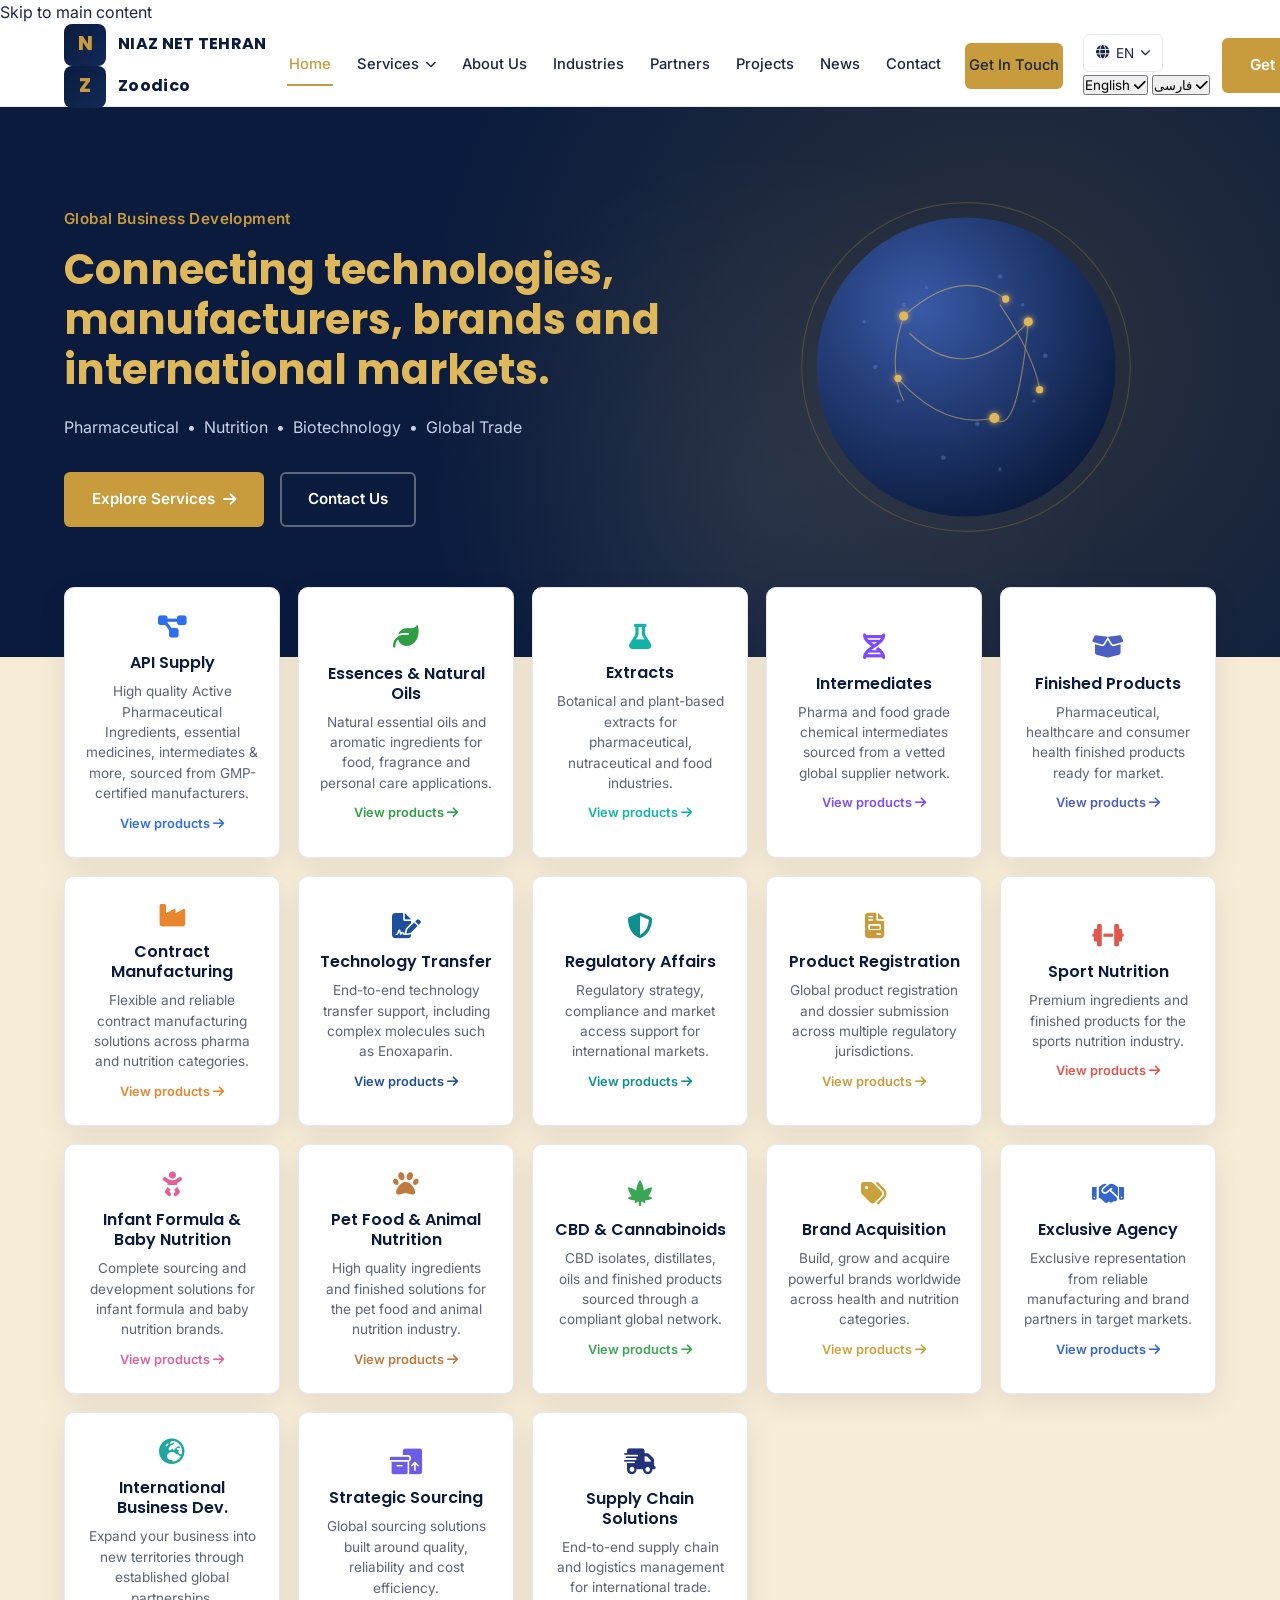
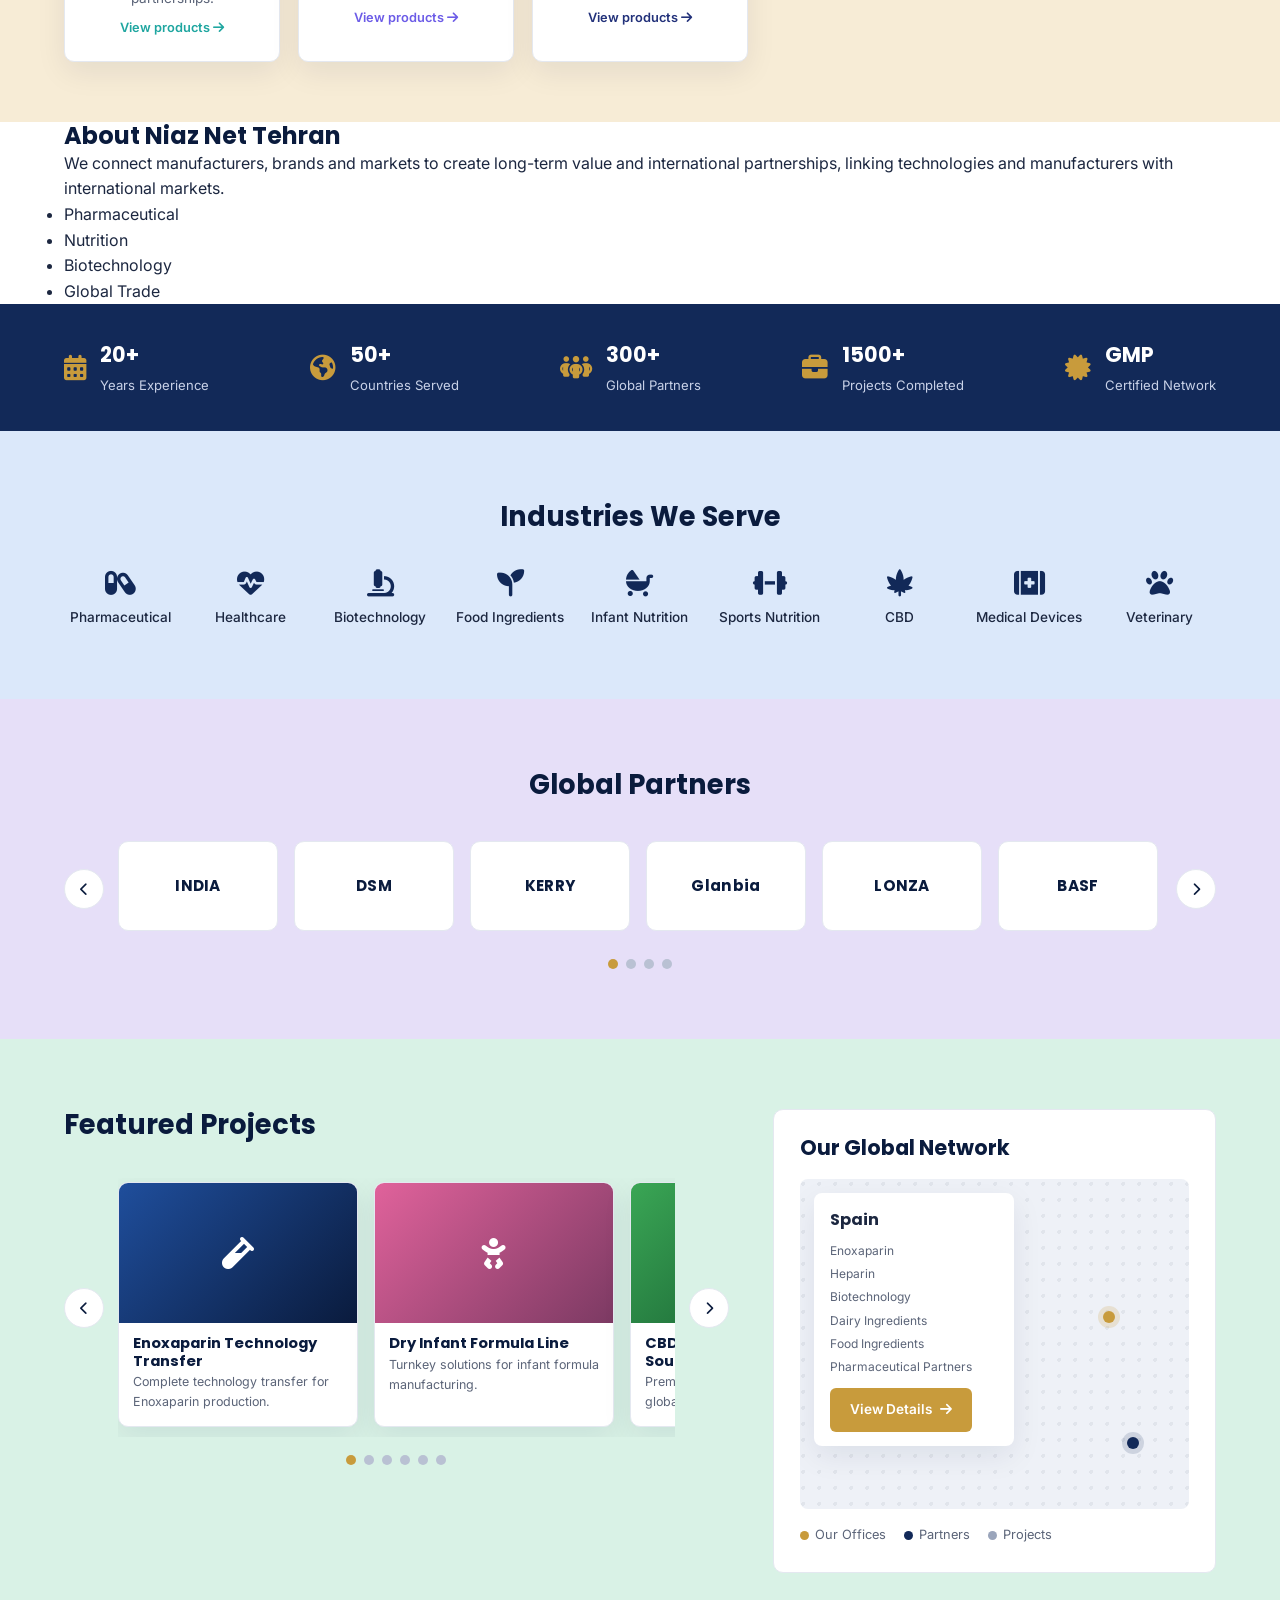
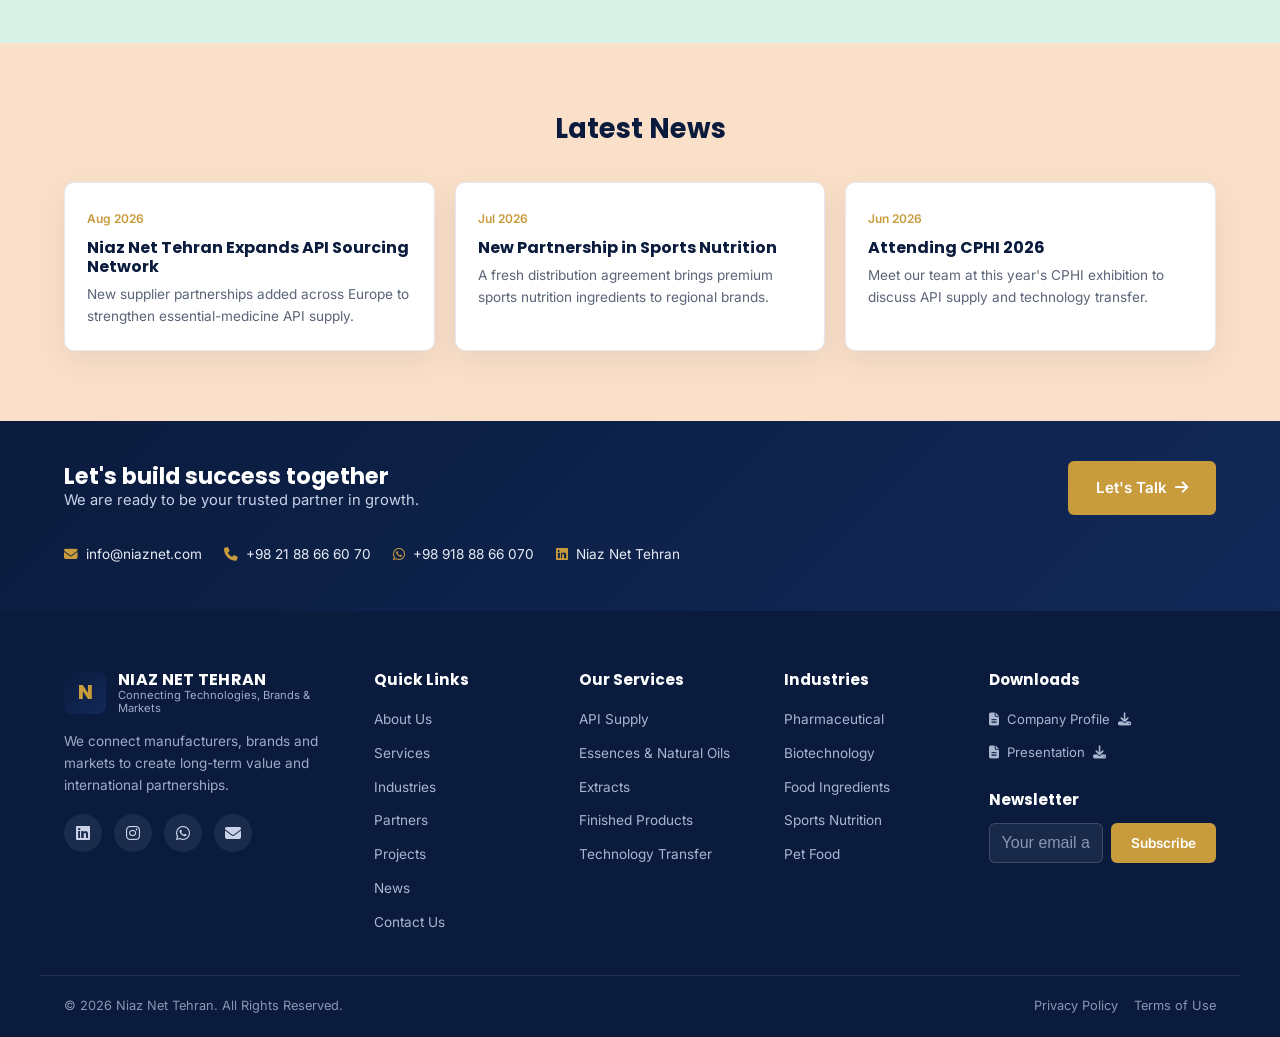
==== index.html @ ee88cea6 "Update index.html" ====
<!DOCTYPE html>
<html lang="en">
<head>
  <meta charset="UTF-8">
  <meta name="viewport" content="width=device-width, initial-scale=1.0, viewport-fit=cover">
  <meta name="theme-color" content="#0a1b3d">
  <meta name="description" content="Niaz Net Tehran connects technologies, manufacturers, brands and international markets across pharmaceutical, nutrition, biotechnology and global trade.">
  <title>Niaz Net Tehran | Connecting Technologies, Brands &amp; Markets</title>
  <link rel="icon" href="data:image/svg+xml,%3Csvg xmlns='http://www.w3.org/2000/svg' viewBox='0 0 64 64'%3E%3Crect width='64' height='64' rx='12' fill='%230a1b3d'/%3E%3Ctext x='32' y='45' font-size='36' font-family='Arial,sans-serif' font-weight='700' text-anchor='middle' fill='%23c89b3c'%3EN%3C/text%3E%3C/svg%3E">
  <link rel="preconnect" href="https://fonts.googleapis.com">
  <link rel="preconnect" href="https://fonts.gstatic.com" crossorigin>
  <link href="https://fonts.googleapis.com/css2?family=Poppins:wght@500;600;700;800&family=Inter:wght@400;500;600&display=swap" rel="stylesheet">
  <link rel="stylesheet" href="https://cdnjs.cloudflare.com/ajax/libs/font-awesome/6.5.1/css/all.min.css">
  <link rel="stylesheet" href="styles.css">
</head>
<body>

<a class="skip-link" href="#main">Skip to main content</a>

<header class="site-header" id="top">
  <div class="container header-inner">

    <!-- Brands -->
    <div class="brand-group">
      <a href="#top" class="brand brand-primary" aria-label="Niaz Net Tehran - home">
        <span class="brand-mark" aria-hidden="true">N</span>
        <span class="brand-text"><strong>NIAZ NET TEHRAN</strong></span>
      </a>
      <span class="brand-divider" aria-hidden="true"></span>
      <!-- Replace href with the real Zoodico website address when available -->
      <a href="#top" class="brand brand-secondary" aria-label="Zoodico">
        <span class="brand-mark" aria-hidden="true">Z</span>
        <span class="brand-text"><strong>Zoodico</strong></span>
      </a>
    </div>

    <!-- Main navigation -->
    <nav class="main-nav" id="mainNav" aria-label="Main navigation">
      <a href="#top" class="active" aria-current="true">Home</a>
      <div class="nav-dropdown" id="servicesDropdown">
        <button type="button" class="dropdown-trigger" id="servicesTrigger" aria-haspopup="true" aria-expanded="false" aria-controls="servicesPanel">
          Services <i class="fa-solid fa-chevron-down" aria-hidden="true"></i>
        </button>
        <div class="dropdown-panel" id="servicesPanel"></div>
      </div>
      <a href="#about">About Us</a>
      <a href="#industries">Industries</a>
      <a href="#partners">Partners</a>
      <a href="#projects">Projects</a>
      <a href="#news">News</a>
      <a href="#contact">Contact</a>
      <a href="#contact" class="btn btn-gold nav-cta">Get In Touch</a>
    </nav>

    <!-- Actions -->
    <div class="header-actions">
      <div class="lang-dropdown" id="langDropdown">
        <button class="lang-switch" id="langBtn" type="button" aria-haspopup="true" aria-expanded="false" aria-controls="langMenu" aria-label="Change language">
          <i class="fa-solid fa-globe" aria-hidden="true"></i>
          <span id="langLabel">EN</span>
          <i class="fa-solid fa-chevron-down" aria-hidden="true"></i>
        </button>
        <div class="lang-menu" id="langMenu" role="menu" aria-label="Language">
          <button type="button" role="menuitemradio" aria-checked="true" data-code="EN" lang="en">English <i class="fa-solid fa-check" aria-hidden="true"></i></button>
          <button type="button" role="menuitemradio" aria-checked="false" data-code="FA" lang="fa">فارسی <i class="fa-solid fa-check" aria-hidden="true"></i></button>
        </div>
      </div>
      <a href="#contact" class="btn btn-gold header-cta">Get In Touch</a>
      <button class="menu-toggle" id="menuToggle" aria-label="Open menu" aria-expanded="false" aria-controls="mainNav" type="button">
        <i class="fa-solid fa-bars" aria-hidden="true"></i>
      </button>
    </div>
  </div>
</header>

<main id="main">
<section class="hero" id="home">
  <div class="hero-bg" aria-hidden="true"></div>
  <div class="container hero-inner">
    <div class="hero-copy">
      <p class="eyebrow">Global Business Development</p>
      <h1>Connecting technologies, manufacturers, brands and international markets.</h1>
      <p class="hero-tags">Pharmaceutical &nbsp;•&nbsp; Nutrition &nbsp;•&nbsp; Biotechnology &nbsp;•&nbsp; Global Trade</p>
      <div class="hero-btns">
        <a href="#services" class="btn btn-gold">Explore Services <i class="fa-solid fa-arrow-right" aria-hidden="true"></i></a>
        <a href="#contact" class="btn btn-outline">Contact Us</a>
      </div>
    </div>

    <div class="hero-globe" aria-hidden="true">
      <svg viewBox="0 0 300 300" class="globe-svg" xmlns="http://www.w3.org/2000/svg">
        <defs>
          <radialGradient id="gGrad" cx="35%" cy="30%" r="75%">
            <stop offset="0%" stop-color="#3a5aa8"/><stop offset="100%" stop-color="#0a1b3d"/>
          </radialGradient>
          <clipPath id="gClip"><circle cx="150" cy="150" r="132"/></clipPath>
          <filter id="glow" x="-100%" y="-100%" width="300%" height="300%">
            <feGaussianBlur stdDeviation="3" result="blur"/>
            <feMerge><feMergeNode in="blur"/><feMergeNode in="SourceGraphic"/></feMerge>
          </filter>
        </defs>
        <circle cx="150" cy="150" r="145" fill="none" stroke="#c89b3c" stroke-opacity=".25"/>
        <circle cx="150" cy="150" r="132" fill="url(#gGrad)"/>
        <g clip-path="url(#gClip)" opacity=".5">
          <circle cx="95" cy="95" r="2" fill="#5678c2"/><circle cx="115" cy="80" r="1.5" fill="#5678c2"/>
          <circle cx="180" cy="70" r="2" fill="#5678c2"/><circle cx="200" cy="95" r="1.5" fill="#5678c2"/>
          <circle cx="70" cy="150" r="2" fill="#5678c2"/><circle cx="90" cy="180" r="1.5" fill="#5678c2"/>
          <circle cx="160" cy="200" r="2" fill="#5678c2"/><circle cx="210" cy="180" r="1.5" fill="#5678c2"/>
          <circle cx="130" cy="230" r="2" fill="#5678c2"/><circle cx="60" cy="110" r="1.5" fill="#5678c2"/>
          <circle cx="220" cy="140" r="2" fill="#5678c2"/><circle cx="180" cy="240" r="1.5" fill="#5678c2"/>
        </g>
        <g fill="none" stroke="#e0b85c" stroke-width="1" opacity=".55">
          <path d="M95,105 Q145,60 185,90"/><path d="M100,120 Q150,170 205,110"/>
          <path d="M90,160 Q130,205 175,195"/><path d="M180,95 Q210,140 215,170"/>
          <path d="M95,105 Q80,150 95,180"/><path d="M175,195 Q195,215 205,110"/>
        </g>
        <g filter="url(#glow)">
          <circle cx="95" cy="105" r="4" fill="#e0b85c"/><circle cx="185" cy="90" r="3.2" fill="#e0b85c"/>
          <circle cx="205" cy="110" r="4" fill="#e0b85c"/><circle cx="90" cy="160" r="3.2" fill="#e0b85c"/>
          <circle cx="175" cy="195" r="4.5" fill="#e0b85c"/><circle cx="215" cy="170" r="3.2" fill="#e0b85c"/>
        </g>
      </svg>
    </div>
  </div>
</section>

<section class="services" id="services" aria-label="Our services">
  <div class="container"><div class="grid grid-9" id="servicesGrid"></div></div>
</section>

<section class="about" id="about">
  <div class="container about-inner">
    <h2>About Niaz Net Tehran</h2>
    <p>We connect manufacturers, brands and markets to create long-term value and international partnerships, linking technologies and manufacturers with international markets.</p>
    <ul class="about-tags">
      <li>Pharmaceutical</li>
      <li>Nutrition</li>
      <li>Biotechnology</li>
      <li>Global Trade</li>
    </ul>
  </div>
</section>

<section class="stats">
  <div class="container stats-inner">
    <div class="stat"><i class="fa-solid fa-calendar-days" aria-hidden="true"></i><div><strong>20+</strong><span>Years Experience</span></div></div>
    <div class="stat"><i class="fa-solid fa-earth-americas" aria-hidden="true"></i><div><strong>50+</strong><span>Countries Served</span></div></div>
    <div class="stat"><i class="fa-solid fa-people-group" aria-hidden="true"></i><div><strong>300+</strong><span>Global Partners</span></div></div>
    <div class="stat"><i class="fa-solid fa-briefcase" aria-hidden="true"></i><div><strong>1500+</strong><span>Projects Completed</span></div></div>
    <div class="stat"><i class="fa-solid fa-certificate" aria-hidden="true"></i><div><strong>GMP</strong><span>Certified Network</span></div></div>
  </div>
</section>

<section class="industries" id="industries">
  <div class="container">
    <h2>Industries We Serve</h2>
    <div class="industry-row" id="industryRow"></div>
  </div>
</section>

<section class="partners" id="partners">
  <div class="container">
    <h2>Global Partners</h2>
    <div class="carousel">
      <button class="car-btn prev" type="button" data-target="partnerTrack" aria-label="Previous partners"><i class="fa-solid fa-chevron-left" aria-hidden="true"></i></button>
      <div class="carousel-track" id="partnerTrack"></div>
      <button class="car-btn next" type="button" data-target="partnerTrack" aria-label="Next partners"><i class="fa-solid fa-chevron-right" aria-hidden="true"></i></button>
    </div>
    <div class="dots" id="partnerDots"></div>
  </div>
</section>

<section class="projects" id="projects">
  <div class="container two-col">
    <div>
      <h2>Featured Projects</h2>
      <div class="carousel">
        <button class="car-btn prev" type="button" data-target="projectTrack" aria-label="Previous projects"><i class="fa-solid fa-chevron-left" aria-hidden="true"></i></button>
        <div class="carousel-track project-track" id="projectTrack"></div>
        <button class="car-btn next" type="button" data-target="projectTrack" aria-label="Next projects"><i class="fa-solid fa-chevron-right" aria-hidden="true"></i></button>
      </div>
      <div class="dots" id="projectDots"></div>
    </div>

    <div class="network-card" id="network">
      <h2>Our Global Network</h2>
      <div class="map-box">
        <div class="map-pin" style="top:30%;left:20%"></div>
        <div class="map-pin" style="top:60%;left:48%"></div>
        <div class="map-pin gold" style="top:40%;left:78%"></div>
        <div class="map-pin" style="top:78%;left:84%"></div>
        <div class="info-card">
          <strong>Spain</strong>
          <ul>
            <li>Enoxaparin</li><li>Heparin</li><li>Biotechnology</li>
            <li>Dairy Ingredients</li><li>Food Ingredients</li><li>Pharmaceutical Partners</li>
          </ul>
          <a href="#contact" class="btn btn-gold btn-sm">View Details <i class="fa-solid fa-arrow-right" aria-hidden="true"></i></a>
        </div>
      </div>
      <div class="map-legend">
        <span><i class="dot gold" aria-hidden="true"></i> Our Offices</span>
        <span><i class="dot navy" aria-hidden="true"></i> Partners</span>
        <span><i class="dot grey" aria-hidden="true"></i> Projects</span>
      </div>
    </div>
  </div>
</section>

<section class="news" id="news">
  <div class="container">
    <h2>Latest News</h2>
    <div class="news-grid" id="newsGrid"></div>
  </div>
</section>

<section class="cta-bar" id="contact">
  <div class="container cta-inner">
    <div class="cta-text">
      <h3>Let's build success together</h3>
      <p>We are ready to be your trusted partner in growth.</p>
    </div>
    <a href="mailto:info@niaznet.com" class="btn btn-gold">Let's Talk <i class="fa-solid fa-arrow-right" aria-hidden="true"></i></a>
    <div class="cta-contacts">
      <a href="mailto:info@niaznet.com"><i class="fa-solid fa-envelope" aria-hidden="true"></i><span>info@niaznet.com</span></a>
      <a href="tel:+982188666070"><i class="fa-solid fa-phone" aria-hidden="true"></i><span>+98 21 88 66 60 70</span></a>
      <a href="https://wa.me/989188866070" target="_blank" rel="noopener"><i class="fa-brands fa-whatsapp" aria-hidden="true"></i><span>+98 918 88 66 070</span></a>
      <a href="https://www.linkedin.com" target="_blank" rel="noopener"><i class="fa-brands fa-linkedin" aria-hidden="true"></i><span>Niaz Net Tehran</span></a>
    </div>
  </div>
</section>
</main>

<footer class="site-footer">
  <div class="container footer-grid">
    <div class="footer-brand">
      <div class="brand">
        <span class="brand-mark" aria-hidden="true">N</span>
        <span class="brand-text">
          <strong>NIAZ NET TEHRAN</strong>
          <small>Connecting Technologies, Brands &amp; Markets</small>
        </span>
      </div>
      <p>We connect manufacturers, brands and markets to create long-term value and international partnerships.</p>
      <div class="social">
        <a href="https://www.linkedin.com" target="_blank" rel="noopener" aria-label="LinkedIn"><i class="fa-brands fa-linkedin" aria-hidden="true"></i></a>
        <a href="https://www.instagram.com" target="_blank" rel="noopener" aria-label="Instagram"><i class="fa-brands fa-instagram" aria-hidden="true"></i></a>
        <a href="https://wa.me/989188866070" target="_blank" rel="noopener" aria-label="WhatsApp"><i class="fa-brands fa-whatsapp" aria-hidden="true"></i></a>
        <a href="mailto:info@niaznet.com" aria-label="Email"><i class="fa-solid fa-envelope" aria-hidden="true"></i></a>
      </div>
    </div>

    <div class="footer-col">
      <h4>Quick Links</h4>
      <a href="#about">About Us</a>
      <a href="#services">Services</a>
      <a href="#industries">Industries</a>
      <a href="#partners">Partners</a>
      <a href="#projects">Projects</a>
      <a href="#news">News</a>
      <a href="#contact">Contact Us</a>
    </div>

    <div class="footer-col">
      <h4>Our Services</h4>
      <a href="#service/api-supply" class="footer-svc-link" data-service="api-supply">API Supply</a>
      <a href="#service/essences-natural-oils" class="footer-svc-link" data-service="essences-natural-oils">Essences &amp; Natural Oils</a>
      <a href="#service/extracts" class="footer-svc-link" data-service="extracts">Extracts</a>
      <a href="#service/finished-products" class="footer-svc-link" data-service="finished-products">Finished Products</a>
      <a href="#service/technology-transfer" class="footer-svc-link" data-service="technology-transfer">Technology Transfer</a>
    </div>

    <div class="footer-col">
      <h4>Industries</h4>
      <a href="#industries">Pharmaceutical</a>
      <a href="#industries">Biotechnology</a>
      <a href="#industries">Food Ingredients</a>
      <a href="#industries">Sports Nutrition</a>
      <a href="#industries">Pet Food</a>
    </div>

    <div class="footer-col footer-news">
      <h4>Downloads</h4>
      <a href="#" id="dlProfile"><i class="fa-solid fa-file-lines" aria-hidden="true"></i> Company Profile <i class="fa-solid fa-download" aria-hidden="true"></i></a>
      <a href="#" id="dlPresentation"><i class="fa-solid fa-file-lines" aria-hidden="true"></i> Presentation <i class="fa-solid fa-download" aria-hidden="true"></i></a>

      <h4 class="mt">Newsletter</h4>
      <form id="newsForm" class="news-form" novalidate>
        <label for="newsEmail" class="sr-only">Email address</label>
        <input type="email" id="newsEmail" placeholder="Your email address" required autocomplete="email">
        <button type="submit" class="btn btn-gold btn-sm">Subscribe</button>
      </form>
      <p class="news-msg" id="newsMsg" role="status" aria-live="polite"></p>
    </div>
  </div>

  <div class="container footer-bottom">
    <p>© 2026 Niaz Net Tehran. All Rights Reserved.</p>
    <div class="legal"><a href="#">Privacy Policy</a><a href="#">Terms of Use</a></div>
  </div>
</footer>

<button id="toTop" class="to-top" type="button" aria-label="Back to top"><i class="fa-solid fa-arrow-up" aria-hidden="true"></i></button>

<section class="service-page" id="servicePage" role="region" aria-labelledby="spTitle" aria-hidden="true">
  <div class="container service-page-inner">
    <button class="back-btn" id="closeServiceBtn" type="button"><i class="fa-solid fa-arrow-left" aria-hidden="true"></i> Back to Home</button>
    <div class="service-page-head">
      <div class="service-icon" id="spIconWrap"><i id="spIcon" class="fa-solid" aria-hidden="true"></i></div>
      <div>
        <p class="eyebrow" id="spEyebrow">Service</p>
        <h2 id="spTitle"></h2>
        <p id="spDesc" class="sp-desc"></p>
      </div>
    </div>
    <h3 class="sp-subhead">Products &amp; Solutions</h3>
    <ul class="product-list" id="spList"></ul>
    <a href="#contact" class="btn btn-gold" id="spContact">Enquire About This Service <i class="fa-solid fa-arrow-right" aria-hidden="true"></i></a>
  </div>
</section>

<script src="script.js"></script>
</body>
</html>
---- styles.css ----
:root{
  --navy:#0a1b3d;--navy-2:#122958;--gold:#c89b3c;--gold-2:#e0b85c;--ink:#1c2740;
  --grey-txt:#5b6478;--bg-soft:#f5f7fb;--line:#e4e8f0;--radius:10px;
  --shadow:0 10px 30px rgba(10,27,61,.08);
  --font-h:'Poppins',sans-serif;--font-b:'Inter',sans-serif;--header-h:80px;
  --tint-services:#f7ecd6;--tint-industries:#dbe8fa;--tint-partners:#e6dff8;--tint-projects:#d9f2e6;--tint-news:#fbe0c9;
}
*{box-sizing:border-box;margin:0;padding:0}
html{scroll-behavior:smooth;scroll-padding-top:var(--header-h);-webkit-text-size-adjust:100%}
body{font-family:var(--font-b);color:var(--ink);line-height:1.6;background:#fff;overflow-x:hidden}
img{max-width:100%;display:block}
a{text-decoration:none;color:inherit}
h1,h2,h3,h4{font-family:var(--font-h);color:var(--navy);line-height:1.2}
.container{max-width:1200px;margin:0 auto;padding:0 24px}
button{font-family:inherit}
.sr-only{position:absolute;width:1px;height:1px;padding:0;margin:-1px;overflow:hidden;clip:rect(0,0,0,0);white-space:nowrap;border:0}
:focus-visible{outline:2px solid var(--gold);outline-offset:3px;border-radius:3px}

/* BUTTONS */
.btn{display:inline-flex;align-items:center;justify-content:center;gap:8px;padding:13px 26px;min-height:46px;border-radius:6px;font-weight:600;font-size:.95rem;border:2px solid transparent;cursor:pointer;transition:transform .15s ease,box-shadow .15s ease,background .15s;background:none;text-align:center}
.btn-gold{background:var(--gold);color:#fff}
.btn-gold:hover{background:var(--gold-2);transform:translateY(-2px);box-shadow:0 8px 18px rgba(200,155,60,.35)}
.btn-outline{border-color:#ffffff55;color:#fff;background:transparent}
.btn-outline:hover{background:#ffffff15;transform:translateY(-2px)}
.btn-sm{padding:9px 18px;min-height:38px;font-size:.85rem}

/* HEADER */
.site-header{position:sticky;top:0;z-index:300;background:#fff;border-bottom:1px solid var(--line)}
.header-inner{display:flex;align-items:center;justify-content:space-between;height:var(--header-h);gap:20px}
.brand{display:flex;align-items:center;gap:12px;min-width:0}
.brand-mark{width:42px;height:42px;flex:0 0 auto;border-radius:8px;background:linear-gradient(135deg,var(--navy),var(--navy-2));color:var(--gold);font-family:var(--font-h);font-weight:800;display:flex;align-items:center;justify-content:center;font-size:1.2rem}
.brand-text{display:flex;flex-direction:column;line-height:1.15;min-width:0}
.brand-text strong{font-family:var(--font-h);color:var(--navy);font-size:1rem;letter-spacing:.3px;white-space:nowrap}
.brand-text small{color:var(--grey-txt);font-size:.7rem}
.main-nav{display:flex;align-items:center;gap:22px;flex:1;justify-content:center}
.main-nav>a{font-weight:500;font-size:.92rem;color:var(--ink);padding:8px 2px;border-bottom:2px solid transparent;transition:color .15s,border-color .15s;white-space:nowrap}
.main-nav>a:hover,.main-nav>a.active{color:var(--gold);border-color:var(--gold)}
.header-actions{display:flex;align-items:center;gap:12px;flex:0 0 auto}
.lang-switch{background:none;border:1px solid var(--line);border-radius:6px;padding:8px 12px;min-height:38px;font-size:.85rem;cursor:pointer;color:var(--ink);display:inline-flex;align-items:center;gap:6px}
.lang-switch:hover{background:var(--bg-soft)}
.lang-switch .fa-chevron-down{font-size:.65rem}
.menu-toggle{display:none;background:none;border:none;font-size:1.3rem;color:var(--navy);cursor:pointer;width:44px;height:44px}

/* SERVICES DROPDOWN */
.nav-dropdown{position:relative}
.dropdown-trigger{display:flex;align-items:center;gap:6px;background:none;border:none;font:inherit;font-weight:500;font-size:.92rem;color:var(--ink);cursor:pointer;padding:8px 2px;border-bottom:2px solid transparent}
.dropdown-trigger i{font-size:.7rem;transition:transform .15s ease}
.nav-dropdown.open .dropdown-trigger,.dropdown-trigger:hover{color:var(--gold);border-color:var(--gold)}
.nav-dropdown.open .dropdown-trigger i{transform:rotate(180deg)}
.dropdown-panel{position:absolute;top:100%;left:50%;transform:translateX(-50%) translateY(8px);background:#fff;border:1px solid var(--line);border-radius:10px;box-shadow:var(--shadow);padding:12px;display:grid;grid-template-columns:repeat(2,230px);gap:2px;opacity:0;visibility:hidden;pointer-events:none;transition:opacity .15s ease,transform .15s ease;z-index:310;max-height:calc(100vh - var(--header-h) - 20px);overflow-y:auto}
.nav-dropdown.open .dropdown-panel{opacity:1;visibility:visible;pointer-events:auto;transform:translateX(-50%) translateY(0)}
.dropdown-panel a{display:flex;align-items:center;gap:8px;padding:8px 10px;border-radius:6px;font-size:.83rem;color:var(--ink);line-height:1.3}
.dropdown-panel a i{font-size:.85rem;width:16px;text-align:center;flex:0 0 16px}
.dropdown-panel a:hover{background:var(--bg-soft);color:var(--gold)}

/* HERO */
.hero{position:relative;background:var(--navy);color:#fff;padding:90px 0 120px;overflow:hidden}
.hero-bg{position:absolute;inset:0;background:radial-gradient(circle at 78% 45%,rgba(200,155,60,.18),transparent 55%),radial-gradient(circle at 60% 70%,rgba(255,255,255,.06),transparent 40%)}
.hero-inner{position:relative;display:grid;grid-template-columns:1.1fr .9fr;gap:40px;align-items:center}
.eyebrow{color:var(--gold);font-weight:600;letter-spacing:.4px;margin-bottom:14px;font-size:.95rem}
.hero h1{color:var(--gold-2);font-size:clamp(1.7rem,4vw,2.6rem);font-weight:700;max-width:600px;margin-bottom:20px}
.hero-tags{color:#c9d2e8;margin-bottom:32px;font-size:1rem}
.hero-btns{display:flex;gap:16px;flex-wrap:wrap}
.hero-globe{display:flex;justify-content:center;align-items:center;max-width:100%}
.globe-svg{width:340px;max-width:85%;height:auto;animation:spin 40s linear infinite}
@keyframes spin{to{transform:rotate(360deg)}}

/* SERVICES */
.services{padding:0 0 60px;position:relative;background:var(--tint-services)}
.grid{display:grid;gap:18px;transform:translateY(-70px);margin-bottom:-70px}
.grid-9{grid-template-columns:repeat(auto-fit,minmax(190px,1fr))}
.svc-card{display:block;background:#fff;border:1px solid var(--line);border-radius:var(--radius);padding:26px 20px;box-shadow:var(--shadow);text-align:center;transition:transform .18s ease,border-color .18s ease;cursor:pointer;width:100%;font-family:inherit;color:inherit}
.svc-card:hover,.svc-card:focus-visible{transform:translateY(-6px);border-color:var(--svc-color,var(--gold))}
.svc-card>i{display:block;font-size:1.6rem;color:var(--svc-color,var(--navy));margin-bottom:14px}
.svc-title{display:block;font-family:var(--font-h);font-weight:600;font-size:1rem;color:var(--navy);line-height:1.25;margin-bottom:8px}
.svc-desc{display:block;font-size:.85rem;color:var(--grey-txt);line-height:1.5}
.svc-more{display:inline-block;margin-top:12px;font-size:.8rem;font-weight:600;color:var(--svc-color,var(--gold))}

/* STATS */
.stats{background:var(--navy-2);padding:34px 0}
.stats-inner{display:flex;flex-wrap:wrap;justify-content:space-between;gap:24px}
.stat{display:flex;align-items:center;gap:14px;color:#fff}
.stat i{font-size:1.6rem;color:var(--gold)}
.stat strong{display:block;font-family:var(--font-h);font-size:1.3rem}
.stat span{font-size:.82rem;color:#c9d2e8}

/* SECTION HEADINGS */
.industries h2,.partners h2,.projects h2,.news h2{text-align:center;font-size:1.7rem;margin-bottom:36px}
.projects h2{text-align:left}

/* INDUSTRIES */
.industries{padding:70px 0;background:var(--tint-industries)}
.industry-row{display:grid;grid-template-columns:repeat(9,1fr);gap:16px}
.ind-item{text-align:center;color:var(--ink)}
.ind-item i{font-size:1.7rem;color:var(--navy-2);margin-bottom:10px}
.ind-item span{display:block;font-size:.85rem;font-weight:500}

/* CAROUSEL */
.partners{background:var(--tint-partners);padding:70px 0}
.carousel{display:flex;align-items:center;gap:14px;min-width:0}
.carousel-track{display:flex;gap:16px;overflow-x:auto;overflow-y:hidden;flex:1;min-width:0;scroll-behavior:smooth;scroll-snap-type:x proximity;-webkit-overflow-scrolling:touch;scrollbar-width:none;padding:4px 2px 10px}
.carousel-track::-webkit-scrollbar{display:none}
.carousel-track>*{scroll-snap-align:start}
.car-btn{width:40px;height:40px;flex:0 0 auto;border-radius:50%;border:1px solid var(--line);background:#fff;color:var(--navy);cursor:pointer;transition:background .15s}
.car-btn:hover{background:var(--gold);color:#fff;border-color:var(--gold)}
.partner-logo{flex:0 0 160px;background:#fff;border:1px solid var(--line);border-radius:var(--radius);height:90px;display:flex;align-items:center;justify-content:center;font-family:var(--font-h);font-weight:700;color:var(--navy);letter-spacing:.3px;font-size:.95rem}
.dots{display:flex;justify-content:center;gap:8px;margin-top:18px}
.dots span{width:10px;height:10px;border-radius:50%;background:#b9c1d3;cursor:pointer;display:inline-block}
.dots span.active{background:var(--gold)}

/* PROJECTS + NETWORK */
.projects{padding:70px 0;background:var(--tint-projects)}
.two-col{display:grid;grid-template-columns:minmax(0,1.2fr) minmax(0,.8fr);gap:44px;align-items:start}
.two-col>div{min-width:0}
.proj-card{flex:0 0 240px;border-radius:var(--radius);overflow:hidden;border:1px solid var(--line);box-shadow:var(--shadow);background:#fff}
.proj-thumb{height:140px;display:flex;align-items:center;justify-content:center;font-size:2rem;color:#fff;background:var(--proj-grad,linear-gradient(135deg,var(--navy),var(--navy-2)))}
.proj-card h4{font-size:.92rem;padding:12px 14px 2px}
.proj-card p{font-size:.78rem;color:var(--grey-txt);padding:0 14px 14px}
.network-card{background:#fff;border:1px solid var(--line);border-radius:var(--radius);padding:26px}
.network-card h2{font-size:1.3rem;margin-bottom:18px;text-align:left}
.map-box{position:relative;min-height:330px;border-radius:8px;background:radial-gradient(circle at 20% 30%,rgba(10,27,61,.06) 2px,transparent 2px) 0 0/16px 16px,#eef1f7;overflow:hidden;margin-bottom:16px}
.map-pin{position:absolute;width:12px;height:12px;border-radius:50%;background:var(--navy-2);box-shadow:0 0 0 5px rgba(18,41,88,.15)}
.map-pin.gold{background:var(--gold);box-shadow:0 0 0 5px rgba(200,155,60,.2)}
.info-card{position:absolute;top:14px;left:14px;background:#fff;border-radius:8px;box-shadow:var(--shadow);padding:14px 16px;width:200px;max-width:calc(100% - 28px);z-index:2}
.info-card strong{display:block;margin-bottom:6px;font-family:var(--font-h)}
.info-card ul{list-style:none;font-size:.75rem;color:var(--grey-txt);margin-bottom:10px}
.info-card ul li{padding:2px 0}
.map-legend{display:flex;gap:18px;flex-wrap:wrap;font-size:.8rem;color:var(--grey-txt)}
.map-legend span{display:flex;align-items:center;gap:6px}
.dot{width:9px;height:9px;border-radius:50%;display:inline-block}
.dot.gold{background:var(--gold)}.dot.navy{background:var(--navy-2)}.dot.grey{background:#9aa5bb}

/* NEWS */
.news{padding:70px 0;background:var(--tint-news)}
.news-grid{display:grid;grid-template-columns:repeat(auto-fit,minmax(240px,1fr));gap:20px}
.news-card{background:#fff;border:1px solid var(--line);border-radius:var(--radius);padding:22px;box-shadow:var(--shadow)}
.news-date{display:inline-block;font-size:.75rem;font-weight:600;color:var(--gold);margin-bottom:10px}
.news-card h4{font-size:1rem;margin-bottom:8px}
.news-card p{font-size:.85rem;color:var(--grey-txt)}

/* CTA */
.cta-bar{background:linear-gradient(135deg,var(--navy),var(--navy-2));color:#fff;padding:40px 0}
.cta-inner{display:flex;flex-wrap:wrap;align-items:center;gap:24px;justify-content:space-between}
.cta-text h3{color:#fff;font-size:1.4rem}
.cta-text p{color:#c9d2e8;font-size:.92rem}
.cta-contacts{display:flex;gap:22px;flex-wrap:wrap;font-size:.85rem}
.cta-contacts a{display:flex;align-items:center;gap:8px;color:#e7ebf5;min-height:32px}
.cta-contacts i{color:var(--gold)}

/* FOOTER */
.site-footer{background:var(--navy);color:#c9d2e8;padding:60px 0 20px}
.footer-grid{display:grid;grid-template-columns:1.6fr 1fr 1fr 1fr 1.3fr;gap:30px;padding-bottom:36px;border-bottom:1px solid #ffffff1a}
.footer-grid>div{min-width:0}
.footer-brand p{font-size:.85rem;margin:16px 0 18px;color:#9fabc9}
.footer-brand .brand-text strong{color:#fff}
.footer-brand .brand-text small{color:#9fabc9;white-space:normal}
.social{display:flex;gap:12px}
.social a{width:38px;height:38px;border-radius:50%;background:#ffffff12;display:flex;align-items:center;justify-content:center;transition:background .15s}
.social a:hover{background:var(--gold)}
.site-footer h4{color:#fff;font-size:.95rem;margin-bottom:14px}
.site-footer h4.mt{margin-top:22px}
.footer-col a{display:block;font-size:.85rem;color:#aab5cf;padding:6px 0;transition:color .15s}
.footer-col a:hover{color:var(--gold)}
.footer-news a{display:flex;align-items:center;gap:8px;font-size:.82rem}
.news-form{display:flex;gap:8px;margin:10px 0 6px}
.news-form input{flex:1;min-width:0;padding:10px 12px;min-height:40px;border-radius:6px;border:1px solid #ffffff2a;background:#ffffff10;color:#fff;font-size:16px}
.news-form input::placeholder{color:#8b96b3}
.news-msg{font-size:.78rem;color:var(--gold-2);min-height:16px}
.footer-bottom{display:flex;justify-content:space-between;flex-wrap:wrap;gap:10px;padding-top:20px;font-size:.8rem;color:#8b96b3}
.footer-bottom .legal{display:flex;gap:16px}
.footer-bottom .legal a{color:#8b96b3}
.footer-bottom .legal a:hover{color:var(--gold)}

/* BACK TO TOP */
.to-top{position:fixed;bottom:calc(26px + env(safe-area-inset-bottom,0px));right:26px;width:46px;height:46px;border-radius:50%;background:var(--gold);color:#fff;border:none;font-size:1.1rem;cursor:pointer;box-shadow:0 8px 20px rgba(0,0,0,.2);display:none;z-index:200}
.to-top.show{display:block}

/* SERVICE DETAIL PAGE */
.service-page{display:none;position:fixed;top:var(--header-h);left:0;right:0;bottom:0;background:#fff;z-index:250;overflow-y:auto;-webkit-overflow-scrolling:touch}
.service-page.active{display:block;animation:fadeIn .2s ease}
@keyframes fadeIn{from{opacity:0;transform:translateY(8px)}to{opacity:1;transform:translateY(0)}}
.service-page-inner{padding:40px 24px 80px;max-width:820px}
.back-btn{display:inline-flex;align-items:center;gap:8px;background:none;border:1px solid var(--line);border-radius:6px;padding:10px 16px;min-height:42px;font-size:.9rem;color:var(--navy);cursor:pointer;margin-bottom:28px}
.back-btn:hover{border-color:var(--gold);color:var(--gold)}
.service-page-head{display:flex;gap:20px;align-items:flex-start;margin-bottom:30px}
.service-icon{width:64px;height:64px;flex:0 0 auto;border-radius:12px;background:var(--bg-soft);display:flex;align-items:center;justify-content:center;font-size:1.6rem;color:var(--svc-color,var(--navy))}
.service-page-head h2{font-size:1.6rem;margin-bottom:8px}
.sp-desc{color:var(--grey-txt);font-size:.98rem;max-width:60ch}
.sp-subhead{font-size:1.05rem;margin-bottom:16px}
.product-list{list-style:none;display:grid;grid-template-columns:repeat(auto-fill,minmax(220px,1fr));gap:12px;margin-bottom:34px}
.product-list li{background:var(--bg-soft);border:1px solid var(--line);border-radius:8px;padding:14px 16px;font-size:.9rem;display:flex;align-items:center;gap:10px}
.product-list li::before{content:"\f00c";font-family:"Font Awesome 6 Free";font-weight:900;color:var(--gold);font-size:.8rem}

/* REDUCED MOTION */
@media (prefers-reduced-motion:reduce){
  *{transition-duration:.001ms!important}
  .globe-svg,.service-page.active{animation:none!important}
  html,.carousel-track{scroll-behavior:auto}
}

/* LAPTOP */
@media (max-width:1240px){.main-nav{gap:16px}.industry-row{grid-template-columns:repeat(5,1fr)}}

/* TABLET NAV */
@media (max-width:1080px){
  .main-nav{position:fixed;top:var(--header-h);left:0;right:0;background:#fff;flex-direction:column;align-items:stretch;justify-content:flex-start;padding:20px 24px;border-bottom:1px solid var(--line);transform:translateY(-130%);visibility:hidden;transition:transform .25s ease,visibility .25s;gap:6px;max-height:calc(100vh - var(--header-h));max-height:calc(100dvh - var(--header-h));overflow-y:auto;z-index:290;box-shadow:var(--shadow)}
  .main-nav.open{transform:translateY(0);visibility:visible}
  .main-nav>a{padding:12px 2px}
  .menu-toggle{display:flex;align-items:center;justify-content:center}
  .header-actions .btn-gold{padding:11px 18px;font-size:.88rem}
  .nav-dropdown{width:100%}
  .dropdown-trigger{width:100%;justify-content:space-between;padding:12px 2px}
  .dropdown-panel{position:static;transform:none!important;box-shadow:none;border:none;padding:0 0 8px 12px;grid-template-columns:1fr;display:none;opacity:1;visibility:visible;pointer-events:auto;max-height:none;overflow:visible}
  .nav-dropdown.open .dropdown-panel{display:grid}
  .dropdown-panel a{padding:11px 10px}
}

/* SMALLER SCREENS */
@media (max-width:960px){
  .hero-inner{grid-template-columns:1fr}
  .hero-globe{order:-1}
  .two-col{grid-template-columns:minmax(0,1fr)}
  .footer-grid{grid-template-columns:1fr 1fr}
  .industry-row{grid-template-columns:repeat(3,1fr)}
}

/* MOBILE */
@media (max-width:760px){
  .container{padding:0 18px}
  .hero{padding:50px 0 70px}
  .hero-tags{margin-bottom:24px}
  .grid{transform:none;margin-bottom:0}
  .services{padding:40px 0 50px}
  .footer-grid{grid-template-columns:1fr}
  .cta-inner{flex-direction:column;align-items:flex-start}
  .cta-inner>.btn{width:100%}
  .brand-text small{display:none}
  .footer-brand .brand-text small{display:block}
  .service-page-head{flex-direction:column}
  .product-list{grid-template-columns:1fr}
  .globe-svg{width:220px}
  .stats-inner{display:grid;grid-template-columns:1fr 1fr;gap:20px 14px}
  .industries,.partners,.projects,.news{padding:50px 0}
  .industries h2,.partners h2,.projects h2,.news h2{font-size:1.45rem;margin-bottom:26px}
  .network-card{padding:18px}
  .carousel{gap:8px}
  .footer-bottom{flex-direction:column}
}

/* SMALL MOBILE */
@media (max-width:520px){
  .header-actions .btn-gold{display:none}
  .header-actions{gap:6px}
  .header-inner{gap:8px}
  .brand-text strong{font-size:.9rem}
  .hero-btns .btn{flex:1 1 100%}
  .partner-logo{flex-basis:130px;height:76px;font-size:.85rem}
  .proj-card{flex-basis:210px}
  .car-btn{width:34px;height:34px}
  .service-page-inner{padding:28px 18px 60px}
  .dropdown-panel{grid-template-columns:1fr}
  .industry-row{grid-template-columns:repeat(2,1fr)}
  .to-top{right:16px}
}
@media (max-width:360px){
  .brand-text strong{font-size:.8rem}
  .lang-switch{padding:8px}
  .stats-inner{grid-template-columns:1fr}
}
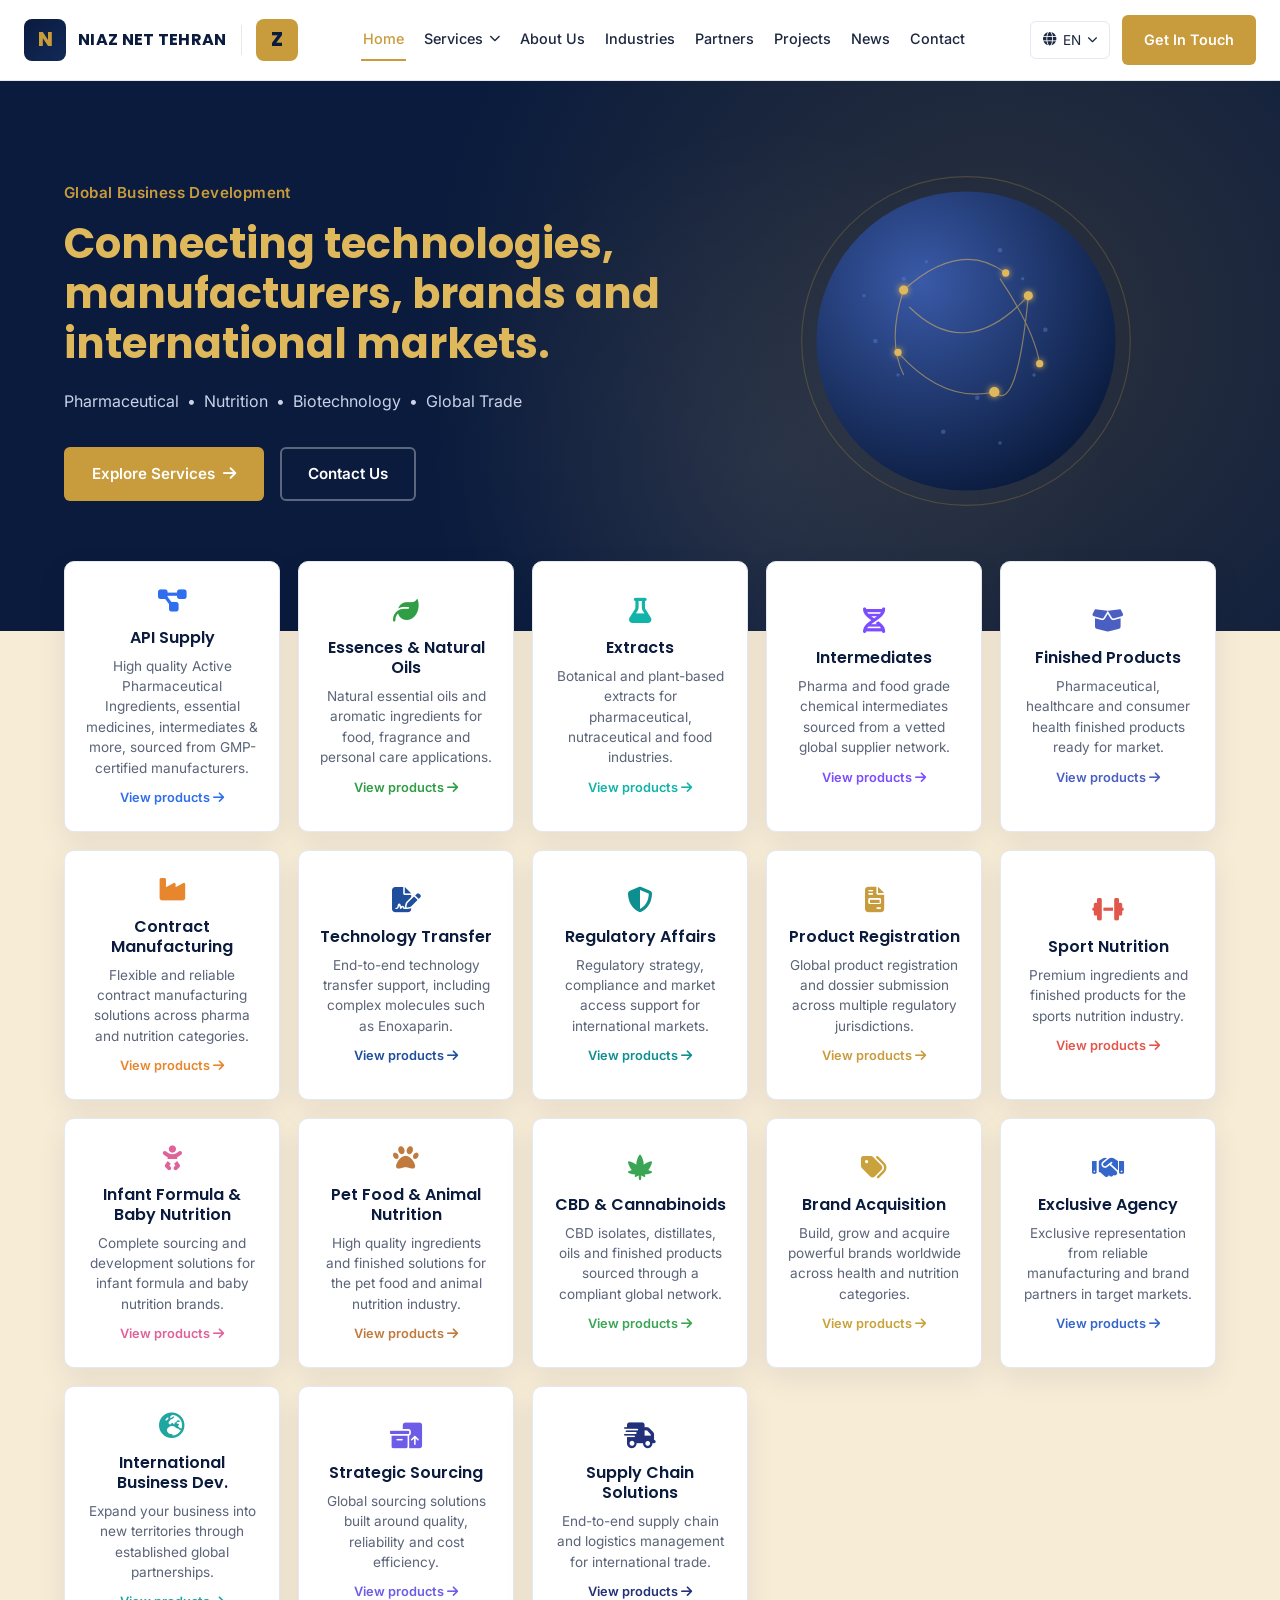
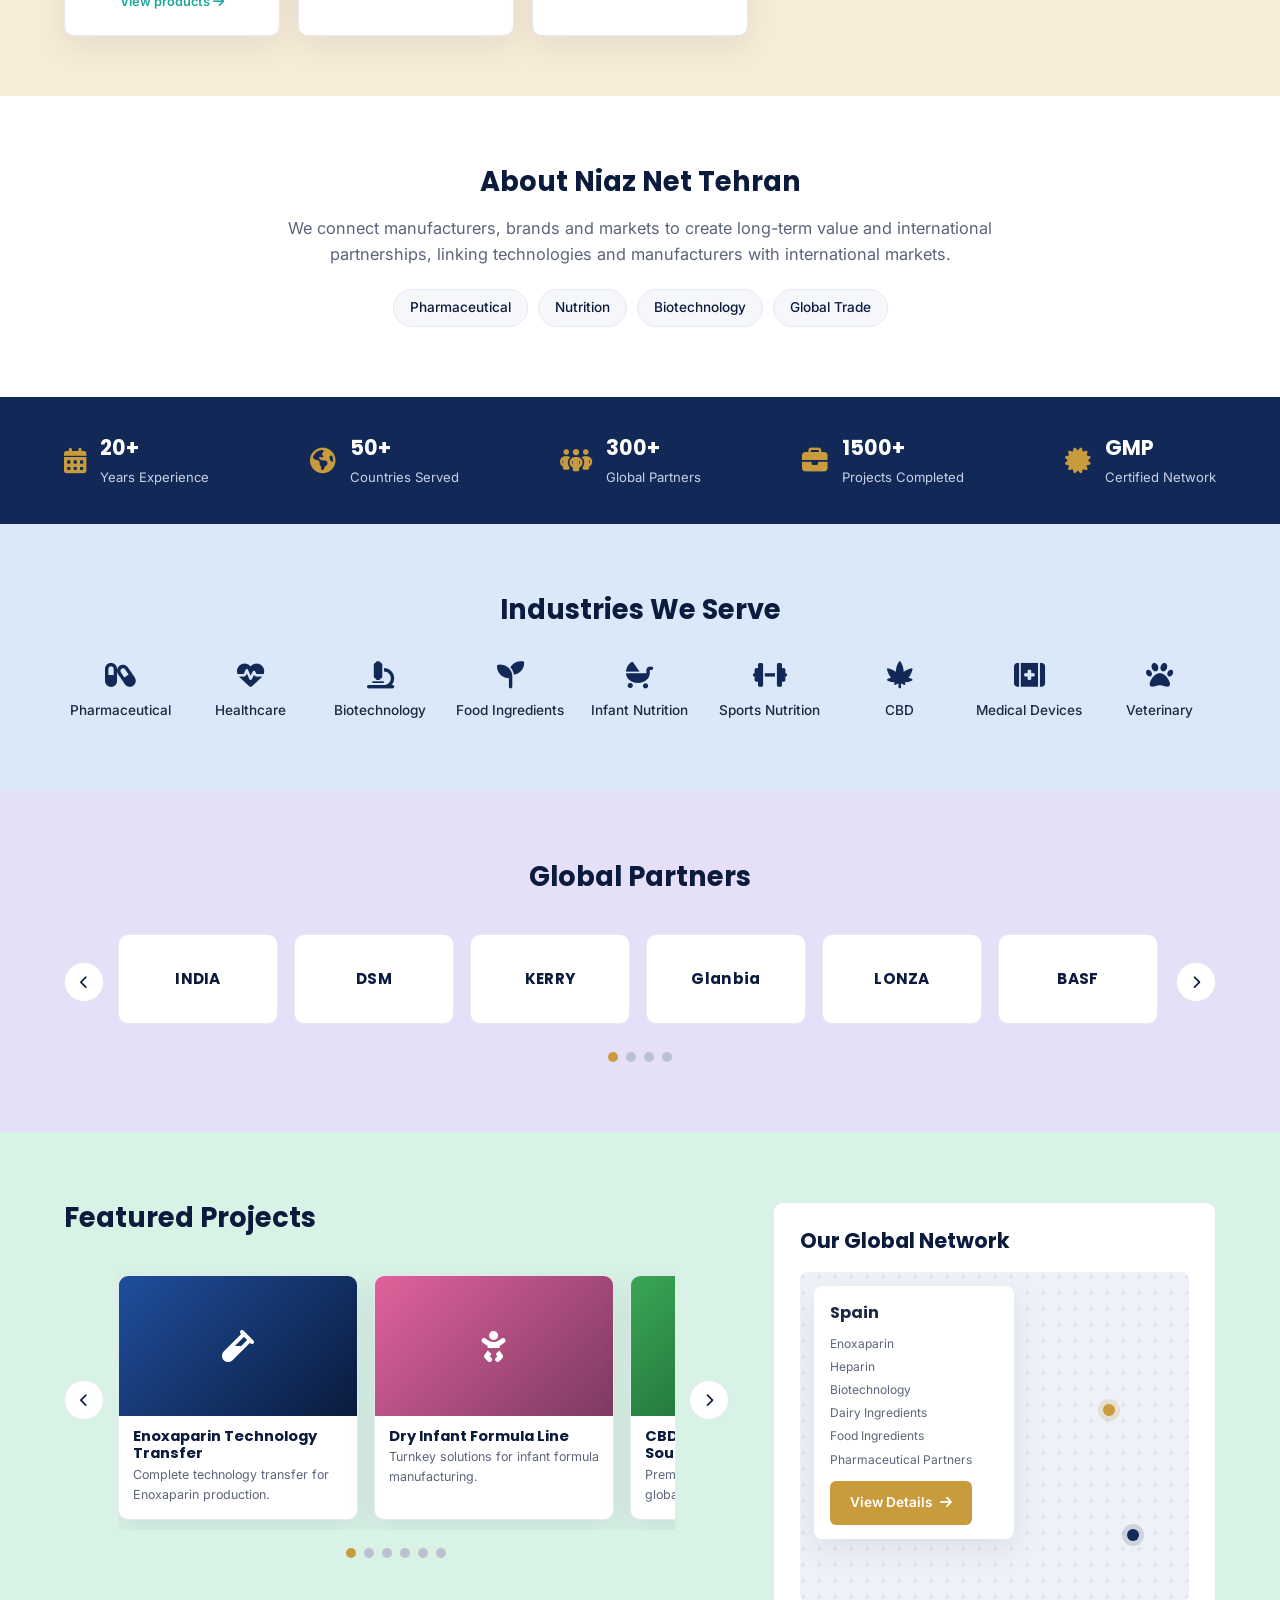
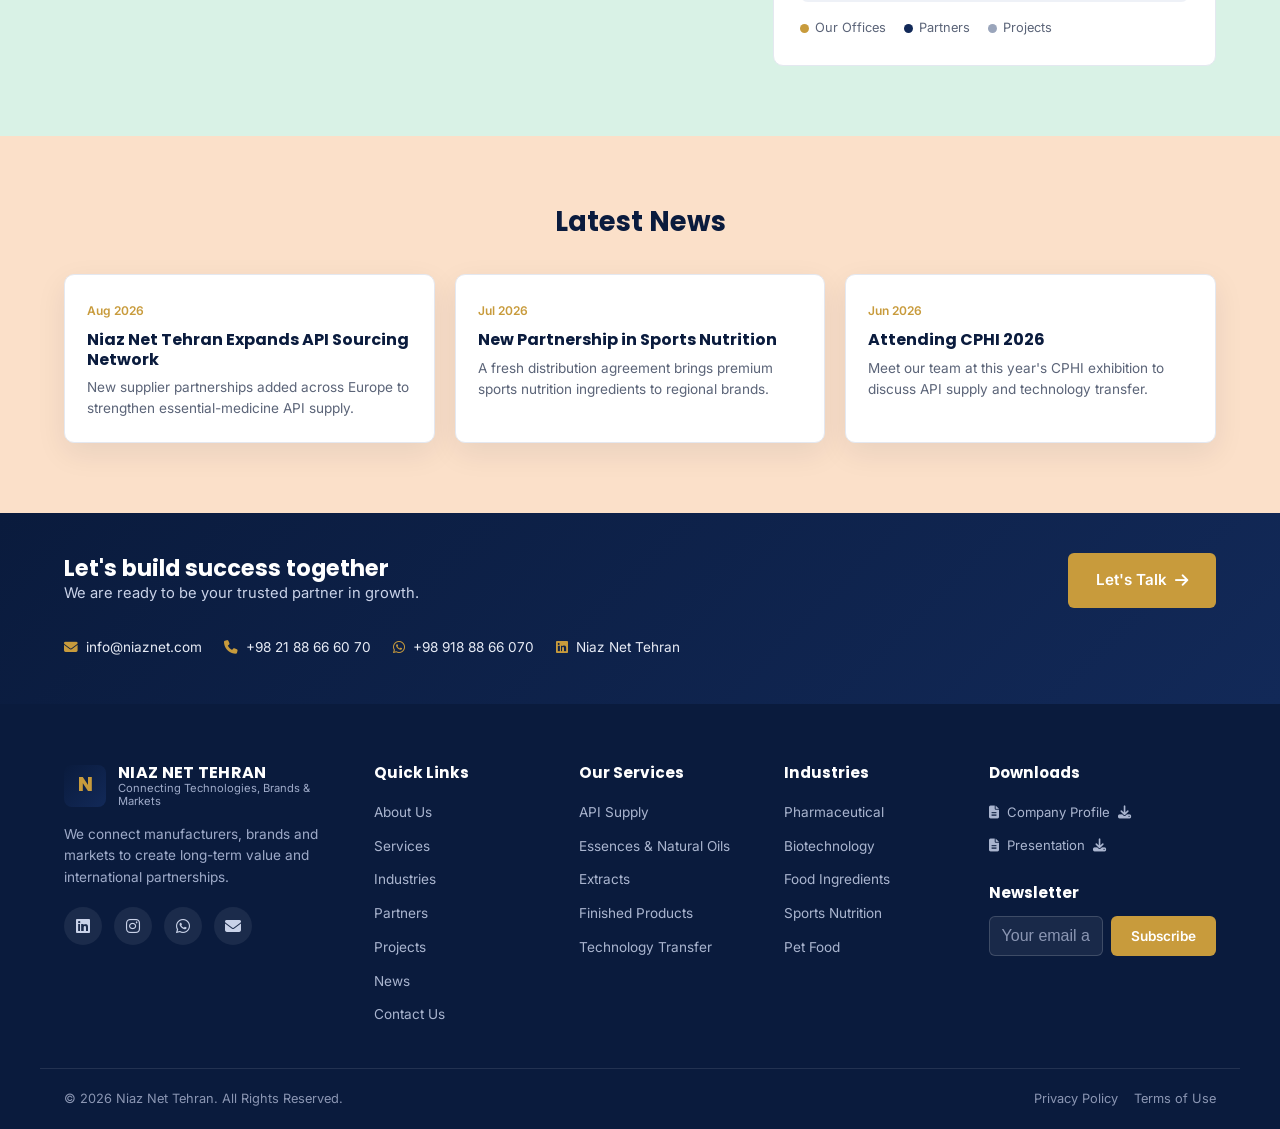
==== commit 1337b788: "Update index.html" ====
--- a/index.html
+++ b/index.html
@@ -15,7 +15,7 @@
 </head>
 <body>
 
-<a class="skip-link" href="#main">Skip to main content</a>
+<!-- <a class="skip-link" href="#main">Skip to main content</a> -->
 
 <header class="site-header" id="top">
   <div class="container header-inner">
--- a/styles.css
+++ b/styles.css
@@ -16,6 +16,10 @@
 .sr-only{position:absolute;width:1px;height:1px;padding:0;margin:-1px;overflow:hidden;clip:rect(0,0,0,0);white-space:nowrap;border:0}
 :focus-visible{outline:2px solid var(--gold);outline-offset:3px;border-radius:3px}
 
+/* SKIP LINK */
+.skip-link{position:absolute;left:12px;top:-60px;z-index:400;background:var(--navy);color:#fff;padding:10px 16px;border-radius:6px;font-weight:600;font-size:.9rem;transition:top .15s ease}
+.skip-link:focus{top:12px}
+
 /* BUTTONS */
 .btn{display:inline-flex;align-items:center;justify-content:center;gap:8px;padding:13px 26px;min-height:46px;border-radius:6px;font-weight:600;font-size:.95rem;border:2px solid transparent;cursor:pointer;transition:transform .15s ease,box-shadow .15s ease,background .15s;background:none;text-align:center}
 .btn-gold{background:var(--gold);color:#fff}
@@ -25,27 +29,51 @@
 .btn-sm{padding:9px 18px;min-height:38px;font-size:.85rem}
 
 /* HEADER */
-.site-header{position:sticky;top:0;z-index:300;background:#fff;border-bottom:1px solid var(--line)}
+.site-header{position:sticky;top:0;z-index:300;background:#fff;border-bottom:1px solid var(--line);transition:box-shadow .2s ease}
+.site-header.scrolled{box-shadow:0 6px 20px rgba(10,27,61,.1)}
+.site-header .container{max-width:1320px}
 .header-inner{display:flex;align-items:center;justify-content:space-between;height:var(--header-h);gap:20px}
+
+/* Brands */
+.brand-group{display:flex;align-items:center;gap:14px;min-width:0;flex:0 1 auto}
 .brand{display:flex;align-items:center;gap:12px;min-width:0}
 .brand-mark{width:42px;height:42px;flex:0 0 auto;border-radius:8px;background:linear-gradient(135deg,var(--navy),var(--navy-2));color:var(--gold);font-family:var(--font-h);font-weight:800;display:flex;align-items:center;justify-content:center;font-size:1.2rem}
 .brand-text{display:flex;flex-direction:column;line-height:1.15;min-width:0}
 .brand-text strong{font-family:var(--font-h);color:var(--navy);font-size:1rem;letter-spacing:.3px;white-space:nowrap}
 .brand-text small{color:var(--grey-txt);font-size:.7rem}
-.main-nav{display:flex;align-items:center;gap:22px;flex:1;justify-content:center}
+.site-header .brand{transition:opacity .15s ease}
+.site-header .brand:hover{opacity:.82}
+.brand-divider{width:1px;height:30px;background:var(--line);flex:0 0 auto}
+.brand-secondary .brand-mark{background:var(--gold);color:var(--navy)}
+
+/* Navigation */
+.main-nav{display:flex;align-items:center;gap:22px;flex:1;justify-content:center;min-width:0}
 .main-nav>a{font-weight:500;font-size:.92rem;color:var(--ink);padding:8px 2px;border-bottom:2px solid transparent;transition:color .15s,border-color .15s;white-space:nowrap}
 .main-nav>a:hover,.main-nav>a.active{color:var(--gold);border-color:var(--gold)}
+.main-nav>a.nav-cta{display:none}
+
+/* Header actions */
 .header-actions{display:flex;align-items:center;gap:12px;flex:0 0 auto}
+.lang-dropdown{position:relative}
 .lang-switch{background:none;border:1px solid var(--line);border-radius:6px;padding:8px 12px;min-height:38px;font-size:.85rem;cursor:pointer;color:var(--ink);display:inline-flex;align-items:center;gap:6px}
-.lang-switch:hover{background:var(--bg-soft)}
-.lang-switch .fa-chevron-down{font-size:.65rem}
+.lang-switch:hover,.lang-dropdown.open .lang-switch{background:var(--bg-soft)}
+.lang-switch .fa-chevron-down{font-size:.65rem;transition:transform .15s ease}
+.lang-dropdown.open .lang-switch .fa-chevron-down{transform:rotate(180deg)}
+.lang-menu{position:absolute;top:calc(100% + 8px);right:0;min-width:160px;background:#fff;border:1px solid var(--line);border-radius:10px;box-shadow:var(--shadow);padding:6px;opacity:0;visibility:hidden;pointer-events:none;transform:translateY(6px);transition:opacity .15s ease,transform .15s ease;z-index:320}
+.lang-dropdown.open .lang-menu{opacity:1;visibility:visible;pointer-events:auto;transform:translateY(0)}
+.lang-menu button{display:flex;width:100%;align-items:center;justify-content:space-between;gap:10px;background:none;border:none;padding:10px 12px;border-radius:6px;font-size:.88rem;color:var(--ink);cursor:pointer;text-align:left}
+.lang-menu button:hover{background:var(--bg-soft)}
+.lang-menu button .fa-check{visibility:hidden;font-size:.75rem}
+.lang-menu button[aria-checked="true"]{color:var(--gold);font-weight:600}
+.lang-menu button[aria-checked="true"] .fa-check{visibility:visible}
+.header-cta{padding:11px 20px;min-height:42px;font-size:.9rem;white-space:nowrap}
 .menu-toggle{display:none;background:none;border:none;font-size:1.3rem;color:var(--navy);cursor:pointer;width:44px;height:44px}
 
 /* SERVICES DROPDOWN */
 .nav-dropdown{position:relative}
-.dropdown-trigger{display:flex;align-items:center;gap:6px;background:none;border:none;font:inherit;font-weight:500;font-size:.92rem;color:var(--ink);cursor:pointer;padding:8px 2px;border-bottom:2px solid transparent}
+.dropdown-trigger{display:flex;align-items:center;gap:6px;background:none;border:none;font:inherit;font-weight:500;font-size:.92rem;color:var(--ink);cursor:pointer;padding:8px 2px;border-bottom:2px solid transparent;white-space:nowrap}
 .dropdown-trigger i{font-size:.7rem;transition:transform .15s ease}
-.nav-dropdown.open .dropdown-trigger,.dropdown-trigger:hover{color:var(--gold);border-color:var(--gold)}
+.nav-dropdown.open .dropdown-trigger,.dropdown-trigger:hover,.dropdown-trigger.active{color:var(--gold);border-color:var(--gold)}
 .nav-dropdown.open .dropdown-trigger i{transform:rotate(180deg)}
 .dropdown-panel{position:absolute;top:100%;left:50%;transform:translateX(-50%) translateY(8px);background:#fff;border:1px solid var(--line);border-radius:10px;box-shadow:var(--shadow);padding:12px;display:grid;grid-template-columns:repeat(2,230px);gap:2px;opacity:0;visibility:hidden;pointer-events:none;transition:opacity .15s ease,transform .15s ease;z-index:310;max-height:calc(100vh - var(--header-h) - 20px);overflow-y:auto}
 .nav-dropdown.open .dropdown-panel{opacity:1;visibility:visible;pointer-events:auto;transform:translateX(-50%) translateY(0)}
@@ -66,7 +94,7 @@
 @keyframes spin{to{transform:rotate(360deg)}}
 
 /* SERVICES */
-.services{padding:0 0 60px;position:relative;background:var(--tint-services)}
+.services{padding:0 0 60px;position:relative;background:var(--tint-services);scroll-margin-top:70px}
 .grid{display:grid;gap:18px;transform:translateY(-70px);margin-bottom:-70px}
 .grid-9{grid-template-columns:repeat(auto-fit,minmax(190px,1fr))}
 .svc-card{display:block;background:#fff;border:1px solid var(--line);border-radius:var(--radius);padding:26px 20px;box-shadow:var(--shadow);text-align:center;transition:transform .18s ease,border-color .18s ease;cursor:pointer;width:100%;font-family:inherit;color:inherit}
@@ -76,8 +104,16 @@
 .svc-desc{display:block;font-size:.85rem;color:var(--grey-txt);line-height:1.5}
 .svc-more{display:inline-block;margin-top:12px;font-size:.8rem;font-weight:600;color:var(--svc-color,var(--gold))}
 
+/* ABOUT */
+.about{padding:70px 0 20px;background:#fff}
+.about-inner{max-width:820px;text-align:center}
+.about h2{font-size:1.7rem;margin-bottom:16px}
+.about p{color:var(--grey-txt);font-size:1.02rem;margin-bottom:22px}
+.about-tags{list-style:none;display:flex;flex-wrap:wrap;gap:10px;justify-content:center}
+.about-tags li{background:var(--bg-soft);border:1px solid var(--line);color:var(--navy);font-weight:500;font-size:.85rem;padding:7px 16px;border-radius:999px}
+
 /* STATS */
-.stats{background:var(--navy-2);padding:34px 0}
+.stats{background:var(--navy-2);padding:34px 0;margin-top:50px}
 .stats-inner{display:flex;flex-wrap:wrap;justify-content:space-between;gap:24px}
 .stat{display:flex;align-items:center;gap:14px;color:#fff}
 .stat i{font-size:1.6rem;color:var(--gold)}
@@ -162,7 +198,7 @@
 .footer-col a{display:block;font-size:.85rem;color:#aab5cf;padding:6px 0;transition:color .15s}
 .footer-col a:hover{color:var(--gold)}
 .footer-news a{display:flex;align-items:center;gap:8px;font-size:.82rem}
-.news-form{display:flex;gap:8px;margin:10px 0 6px}
+.news-form{display:flex;gap:8px;margin:10px 0 6px;max-width:420px}
 .news-form input{flex:1;min-width:0;padding:10px 12px;min-height:40px;border-radius:6px;border:1px solid #ffffff2a;background:#ffffff10;color:#fff;font-size:16px}
 .news-form input::placeholder{color:#8b96b3}
 .news-msg{font-size:.78rem;color:var(--gold-2);min-height:16px}
@@ -198,16 +234,23 @@
   html,.carousel-track{scroll-behavior:auto}
 }
 
+/* LARGE LAPTOP: keep the header on one line (Zoodico shows mark only) */
+@media (max-width:1399px){
+  .brand-secondary .brand-text{display:none}
+  .main-nav{gap:16px}
+  .main-nav>a,.dropdown-trigger{font-size:.9rem}
+}
+
 /* LAPTOP */
-@media (max-width:1240px){.main-nav{gap:16px}.industry-row{grid-template-columns:repeat(5,1fr)}}
-
-/* TABLET NAV */
-@media (max-width:1080px){
+@media (max-width:1240px){.industry-row{grid-template-columns:repeat(5,1fr)}}
+
+/* TABLET + MOBILE NAV (hamburger) */
+@media (max-width:1200px){
   .main-nav{position:fixed;top:var(--header-h);left:0;right:0;background:#fff;flex-direction:column;align-items:stretch;justify-content:flex-start;padding:20px 24px;border-bottom:1px solid var(--line);transform:translateY(-130%);visibility:hidden;transition:transform .25s ease,visibility .25s;gap:6px;max-height:calc(100vh - var(--header-h));max-height:calc(100dvh - var(--header-h));overflow-y:auto;z-index:290;box-shadow:var(--shadow)}
   .main-nav.open{transform:translateY(0);visibility:visible}
+  .main-nav>a,.dropdown-trigger{font-size:.95rem}
   .main-nav>a{padding:12px 2px}
   .menu-toggle{display:flex;align-items:center;justify-content:center}
-  .header-actions .btn-gold{padding:11px 18px;font-size:.88rem}
   .nav-dropdown{width:100%}
   .dropdown-trigger{width:100%;justify-content:space-between;padding:12px 2px}
   .dropdown-panel{position:static;transform:none!important;box-shadow:none;border:none;padding:0 0 8px 12px;grid-template-columns:1fr;display:none;opacity:1;visibility:visible;pointer-events:auto;max-height:none;overflow:visible}
@@ -224,13 +267,27 @@
   .industry-row{grid-template-columns:repeat(3,1fr)}
 }
 
+/* FOOTER: avoid cramped five columns on small laptops and tablets */
+@media (max-width:1100px) and (min-width:961px){
+  .footer-grid{grid-template-columns:repeat(3,1fr)}
+}
+@media (max-width:1100px){
+  .footer-brand,.footer-news{grid-column:1/-1}
+}
+
 /* MOBILE */
 @media (max-width:760px){
+  :root{--header-h:68px}
   .container{padding:0 18px}
+  .brand-mark{width:38px;height:38px;font-size:1.1rem}
+  .brand-group{gap:10px}
   .hero{padding:50px 0 70px}
   .hero-tags{margin-bottom:24px}
   .grid{transform:none;margin-bottom:0}
-  .services{padding:40px 0 50px}
+  .services{padding:40px 0 50px;scroll-margin-top:0}
+  .about{padding:50px 0 10px}
+  .about h2{font-size:1.45rem}
+  .stats{margin-top:40px}
   .footer-grid{grid-template-columns:1fr}
   .cta-inner{flex-direction:column;align-items:flex-start}
   .cta-inner>.btn{width:100%}
@@ -249,10 +306,13 @@
 
 /* SMALL MOBILE */
 @media (max-width:520px){
-  .header-actions .btn-gold{display:none}
+  .header-cta{display:none}
+  .main-nav>a.nav-cta{display:flex;margin-top:8px;color:#fff;border-bottom:2px solid transparent}
+  .main-nav>a.nav-cta:hover{color:#fff;border-color:transparent;background:var(--gold-2)}
   .header-actions{gap:6px}
   .header-inner{gap:8px}
   .brand-text strong{font-size:.9rem}
+  .lang-switch{padding:8px 10px}
   .hero-btns .btn{flex:1 1 100%}
   .partner-logo{flex-basis:130px;height:76px;font-size:.85rem}
   .proj-card{flex-basis:210px}
@@ -262,8 +322,18 @@
   .industry-row{grid-template-columns:repeat(2,1fr)}
   .to-top{right:16px}
 }
+
+/* VERY SMALL MOBILE: brand name wraps to two lines so everything fits */
+@media (max-width:420px){
+  .brand-mark{width:34px;height:34px;font-size:1rem}
+  .brand{gap:8px}
+  .brand-group{gap:8px}
+  .site-header .brand-text strong{font-size:.74rem;white-space:normal;max-width:72px;letter-spacing:.2px}
+  .lang-switch .fa-globe,.lang-switch .fa-chevron-down{display:none}
+  .lang-switch{padding:8px 12px}
+  .menu-toggle{width:40px}
+}
 @media (max-width:360px){
-  .brand-text strong{font-size:.8rem}
-  .lang-switch{padding:8px}
   .stats-inner{grid-template-columns:1fr}
-}
+  .brand-divider{height:24px}
+}
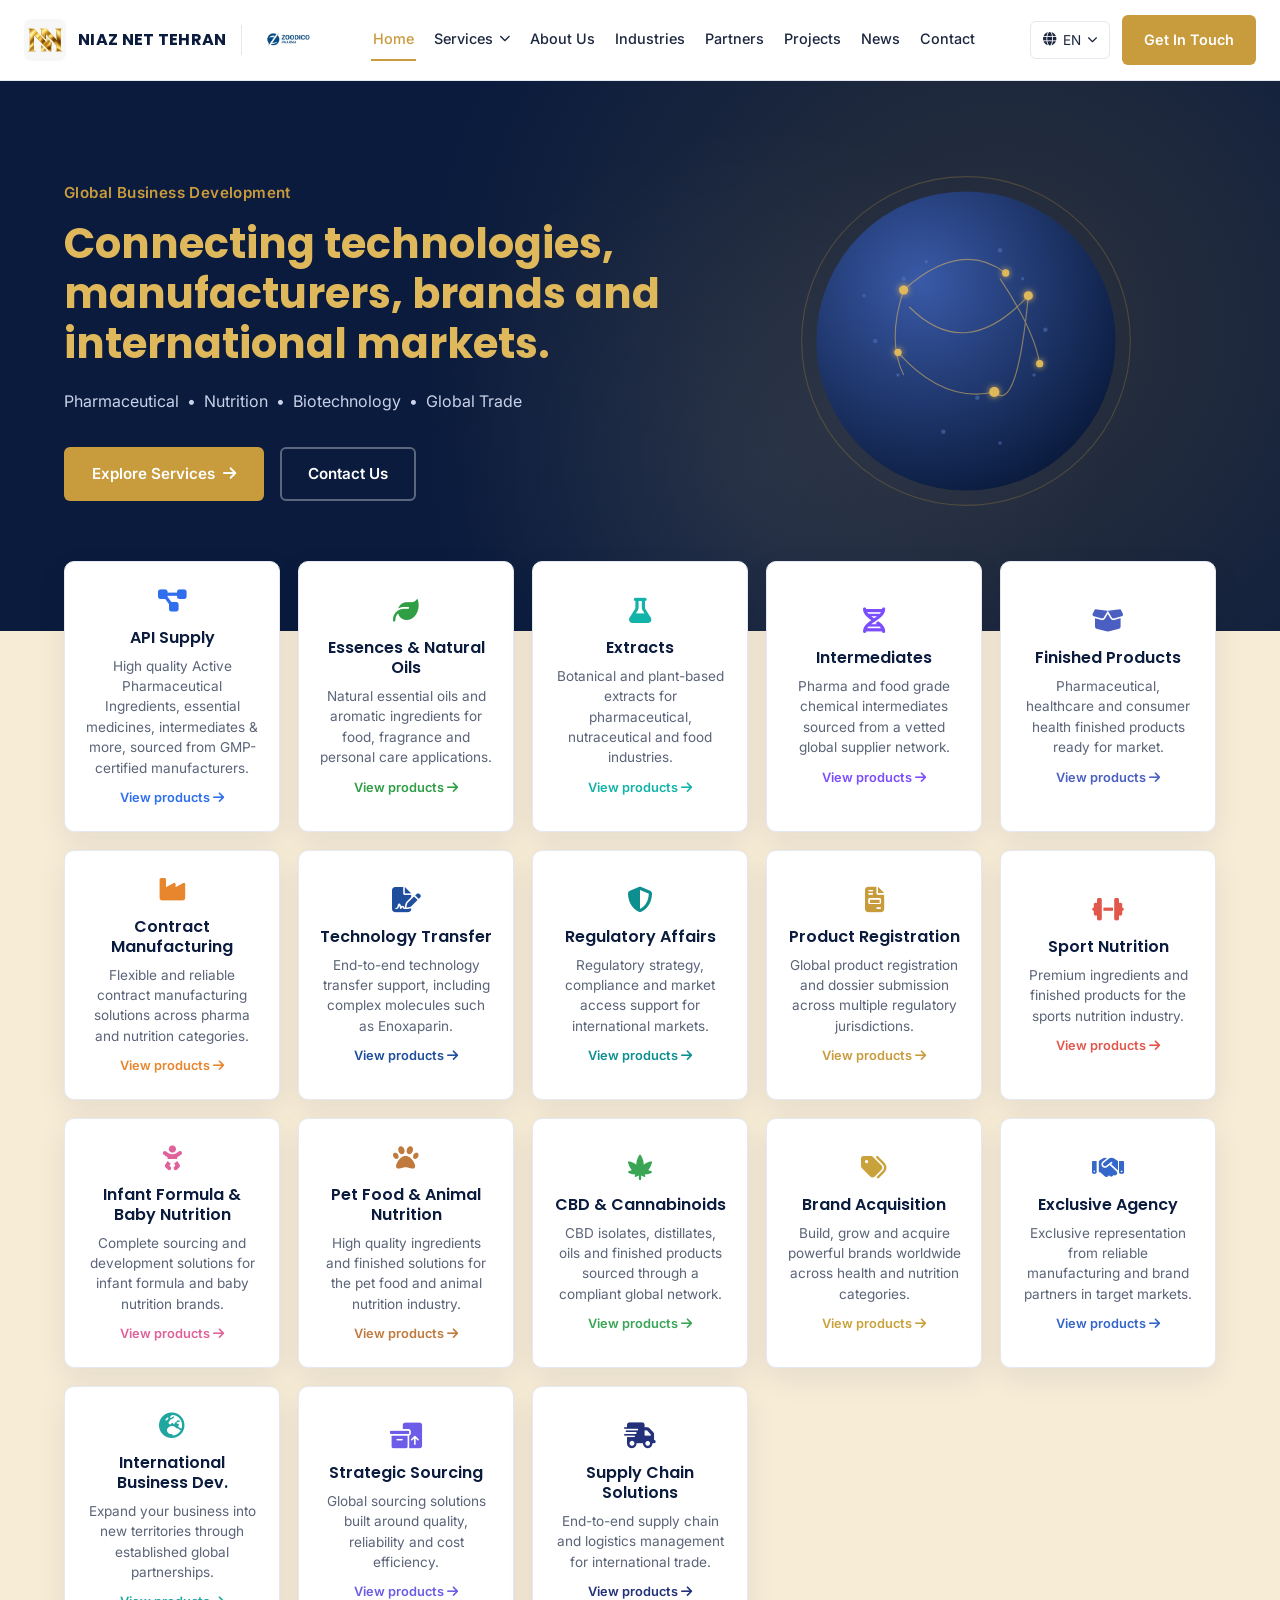
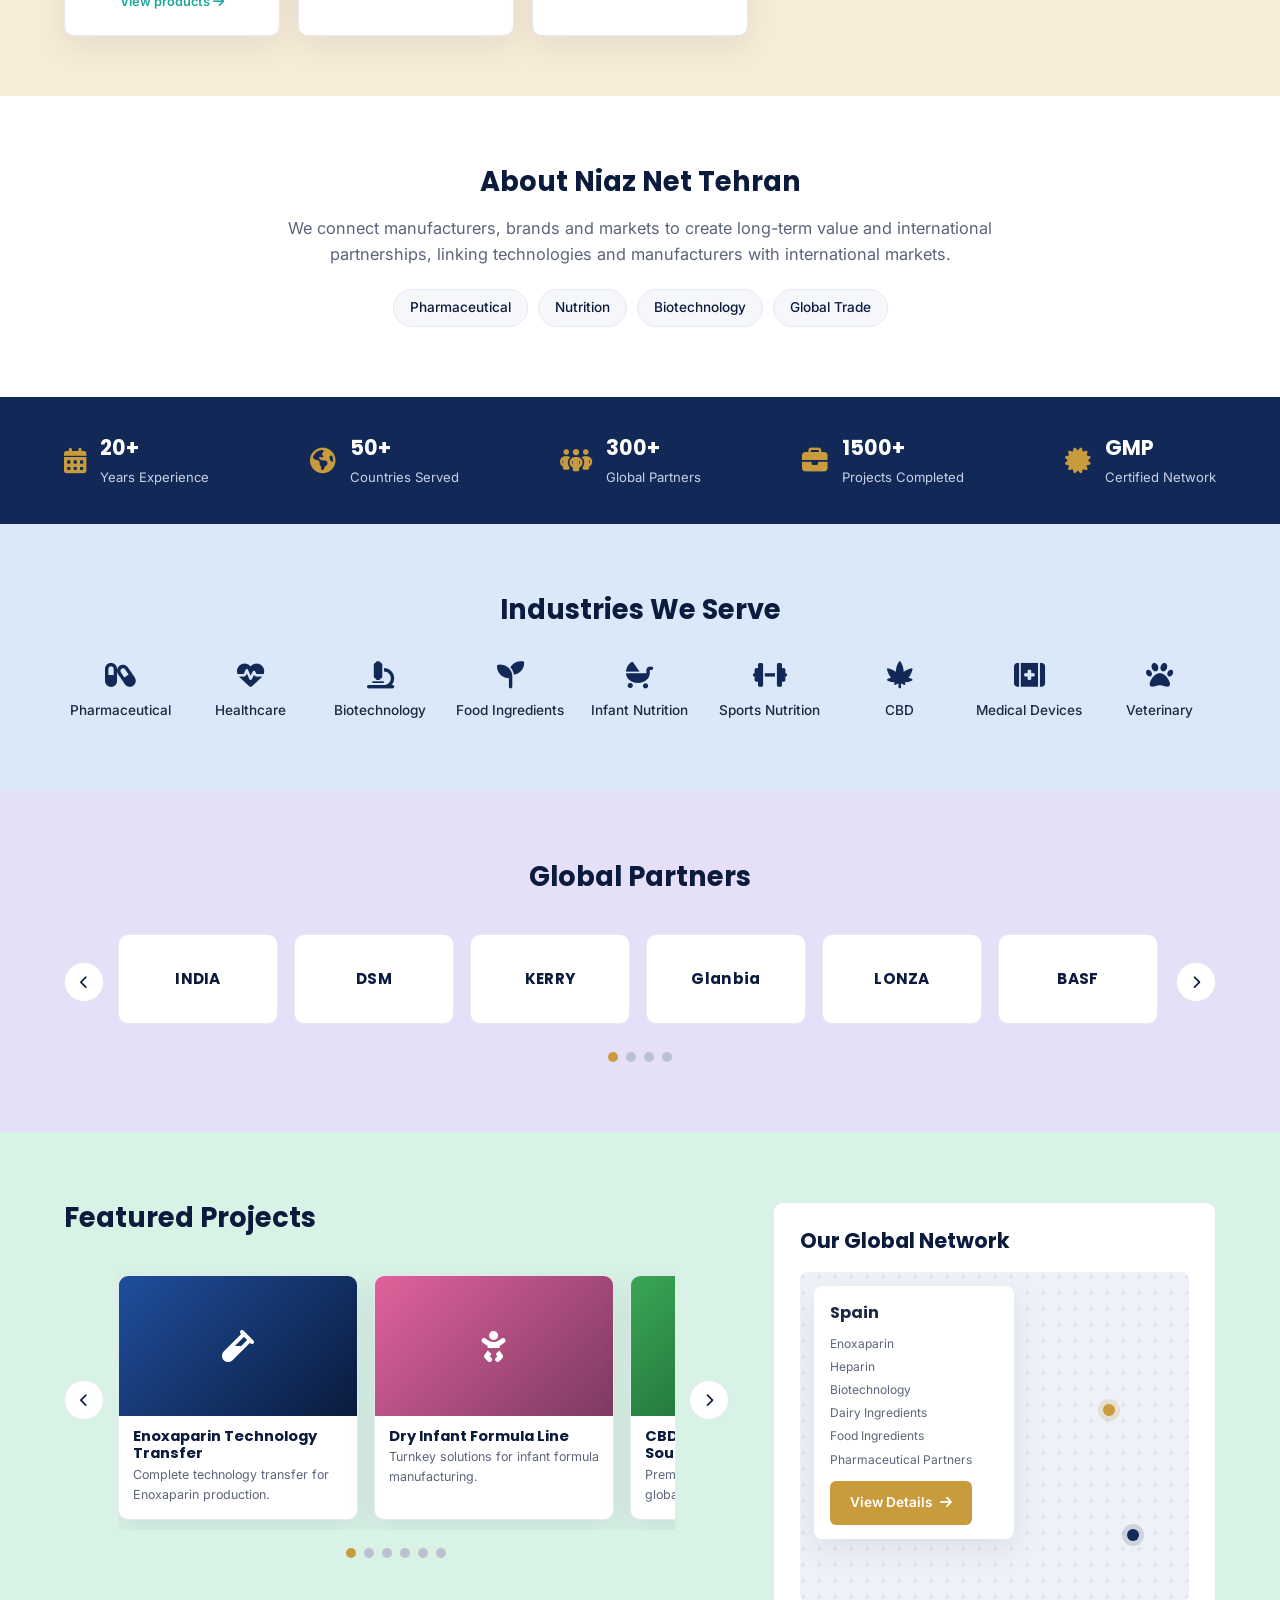
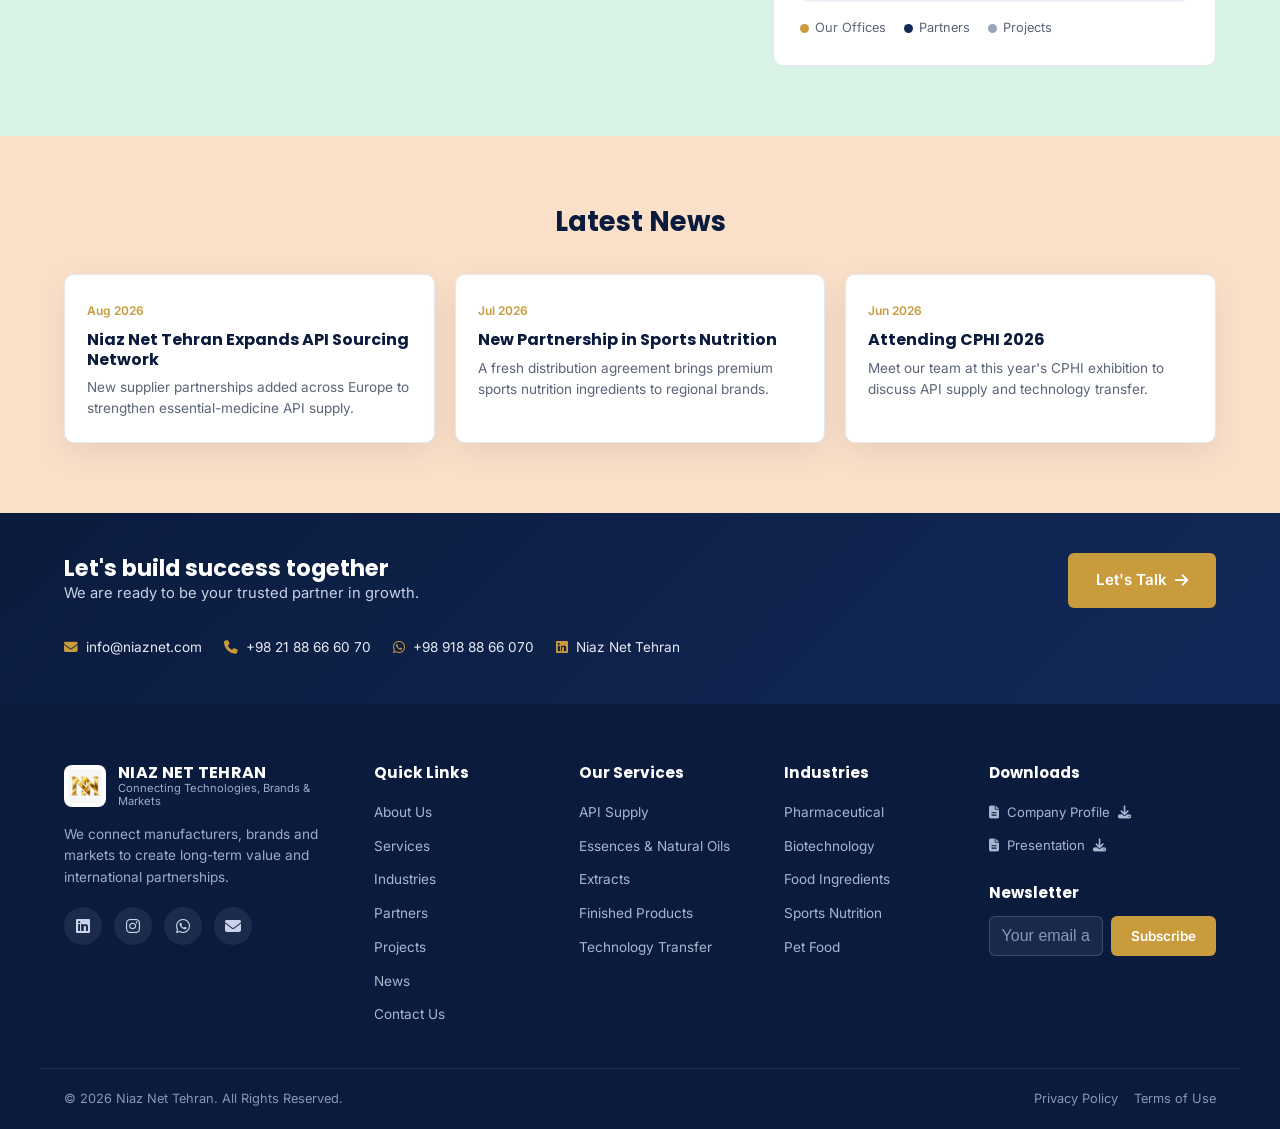
==== commit 89d8f108: "Update print statement from 'Hello' to 'Goodbye'" ====
--- a/index.html
+++ b/index.html
@@ -15,21 +15,19 @@
 </head>
 <body>
 
-<!-- <a class="skip-link" href="#main">Skip to main content</a> -->
-
 <header class="site-header" id="top">
   <div class="container header-inner">
 
     <!-- Brands -->
     <div class="brand-group">
       <a href="#top" class="brand brand-primary" aria-label="Niaz Net Tehran - home">
-        <span class="brand-mark" aria-hidden="true">N</span>
+        <img src="images/Logo/Niaz_Logo.jpeg" alt="" class="brand-logo" aria-hidden="true">
         <span class="brand-text"><strong>NIAZ NET TEHRAN</strong></span>
       </a>
       <span class="brand-divider" aria-hidden="true"></span>
       <!-- Replace href with the real Zoodico website address when available -->
       <a href="#top" class="brand brand-secondary" aria-label="Zoodico">
-        <span class="brand-mark" aria-hidden="true">Z</span>
+        <img src="images/Logo/Zoodico_Logo.jpeg" alt="" class="brand-logo" aria-hidden="true">
         <span class="brand-text"><strong>Zoodico</strong></span>
       </a>
     </div>
@@ -235,7 +233,7 @@
   <div class="container footer-grid">
     <div class="footer-brand">
       <div class="brand">
-        <span class="brand-mark" aria-hidden="true">N</span>
+        <img src="images/Logo/Niaz_Logo.jpeg" alt="" class="brand-logo" aria-hidden="true">
         <span class="brand-text">
           <strong>NIAZ NET TEHRAN</strong>
           <small>Connecting Technologies, Brands &amp; Markets</small>
--- a/styles.css
+++ b/styles.css
@@ -45,6 +45,10 @@
 .site-header .brand:hover{opacity:.82}
 .brand-divider{width:1px;height:30px;background:var(--line);flex:0 0 auto}
 .brand-secondary .brand-mark{background:var(--gold);color:var(--navy)}
+
+/* Brand logo images (replace the N / Z letter marks) */
+.brand-logo{height:42px;width:auto;max-width:140px;flex:0 0 auto;object-fit:contain;border-radius:8px;display:block}
+.footer-brand .brand-logo{background:#fff;padding:4px}
 
 /* Navigation */
 .main-nav{display:flex;align-items:center;gap:22px;flex:1;justify-content:center;min-width:0}
@@ -234,7 +238,7 @@
   html,.carousel-track{scroll-behavior:auto}
 }
 
-/* LARGE LAPTOP: keep the header on one line (Zoodico shows mark only) */
+/* LARGE LAPTOP: keep the header on one line (Zoodico shows logo only) */
 @media (max-width:1399px){
   .brand-secondary .brand-text{display:none}
   .main-nav{gap:16px}
@@ -280,6 +284,7 @@
   :root{--header-h:68px}
   .container{padding:0 18px}
   .brand-mark{width:38px;height:38px;font-size:1.1rem}
+  .brand-logo{height:38px;max-width:110px}
   .brand-group{gap:10px}
   .hero{padding:50px 0 70px}
   .hero-tags{margin-bottom:24px}
@@ -326,6 +331,7 @@
 /* VERY SMALL MOBILE: brand name wraps to two lines so everything fits */
 @media (max-width:420px){
   .brand-mark{width:34px;height:34px;font-size:1rem}
+  .brand-logo{height:34px;max-width:80px}
   .brand{gap:8px}
   .brand-group{gap:8px}
   .site-header .brand-text strong{font-size:.74rem;white-space:normal;max-width:72px;letter-spacing:.2px}
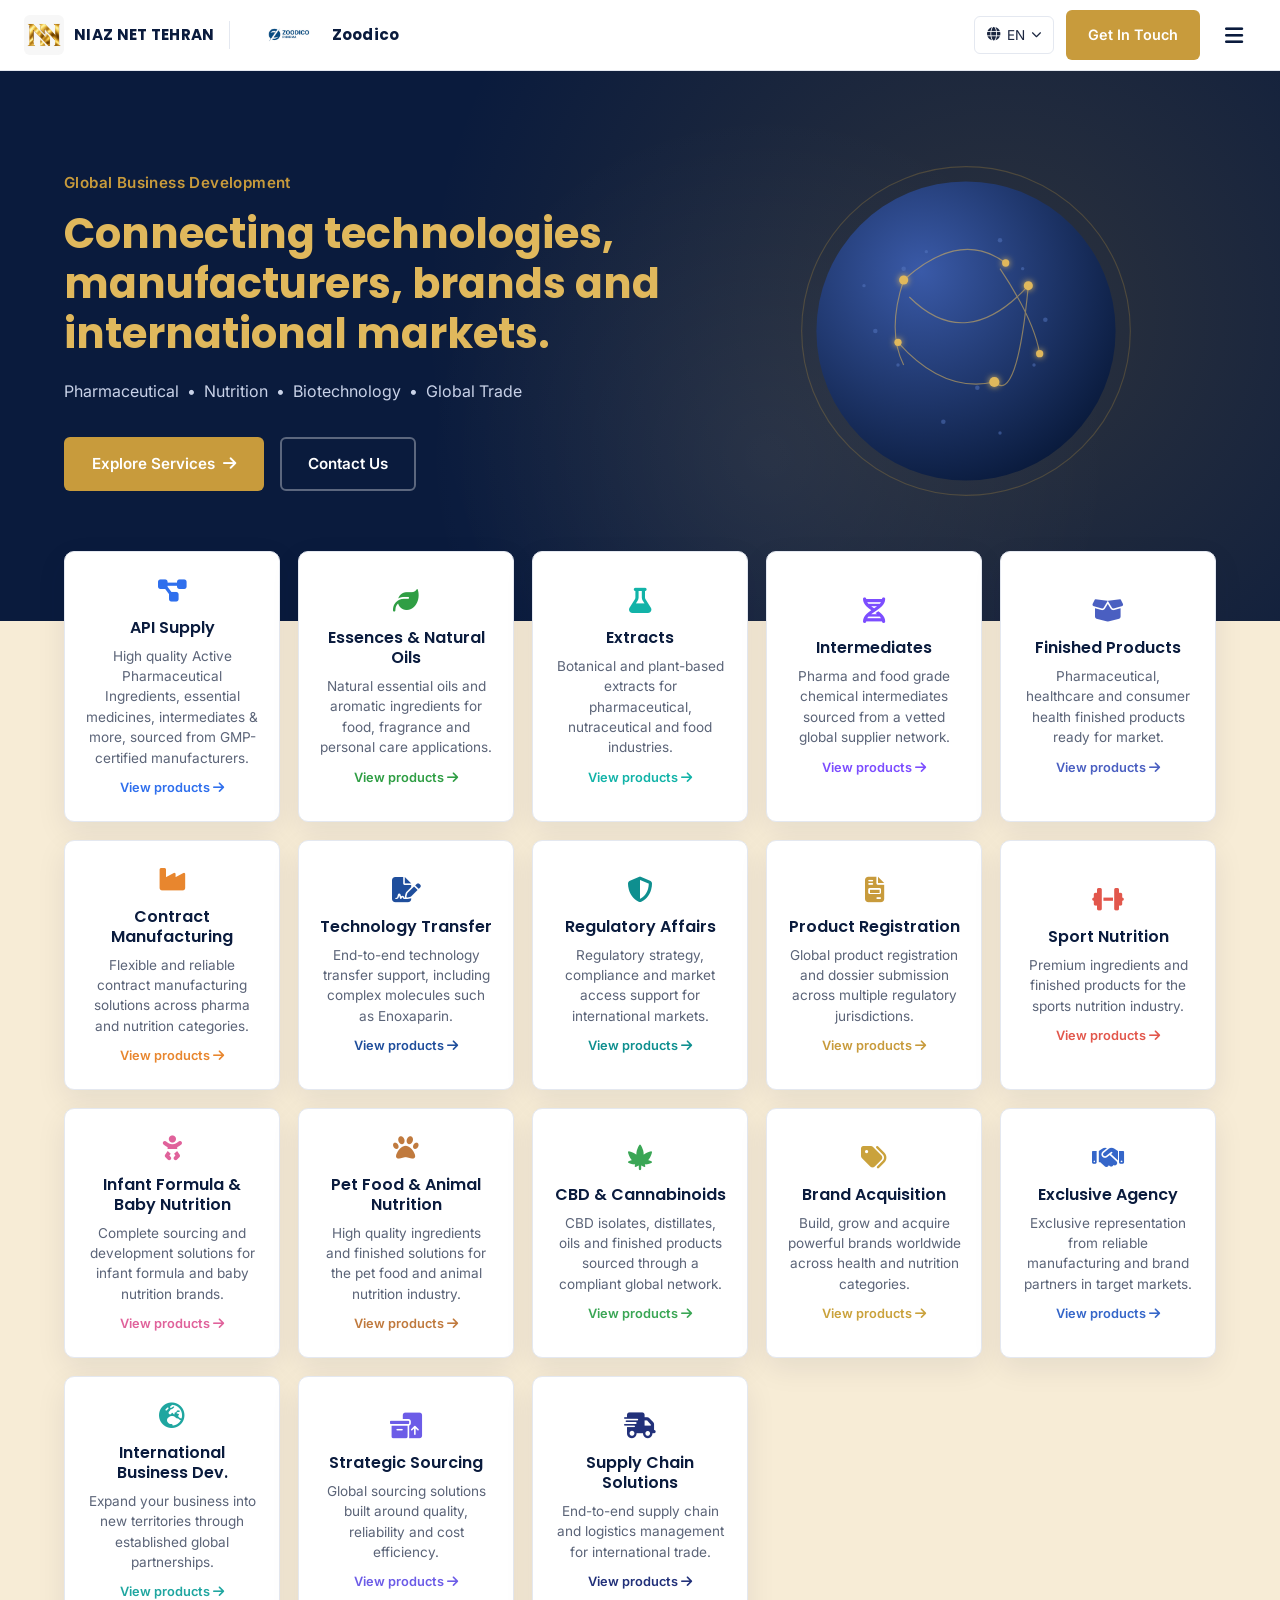
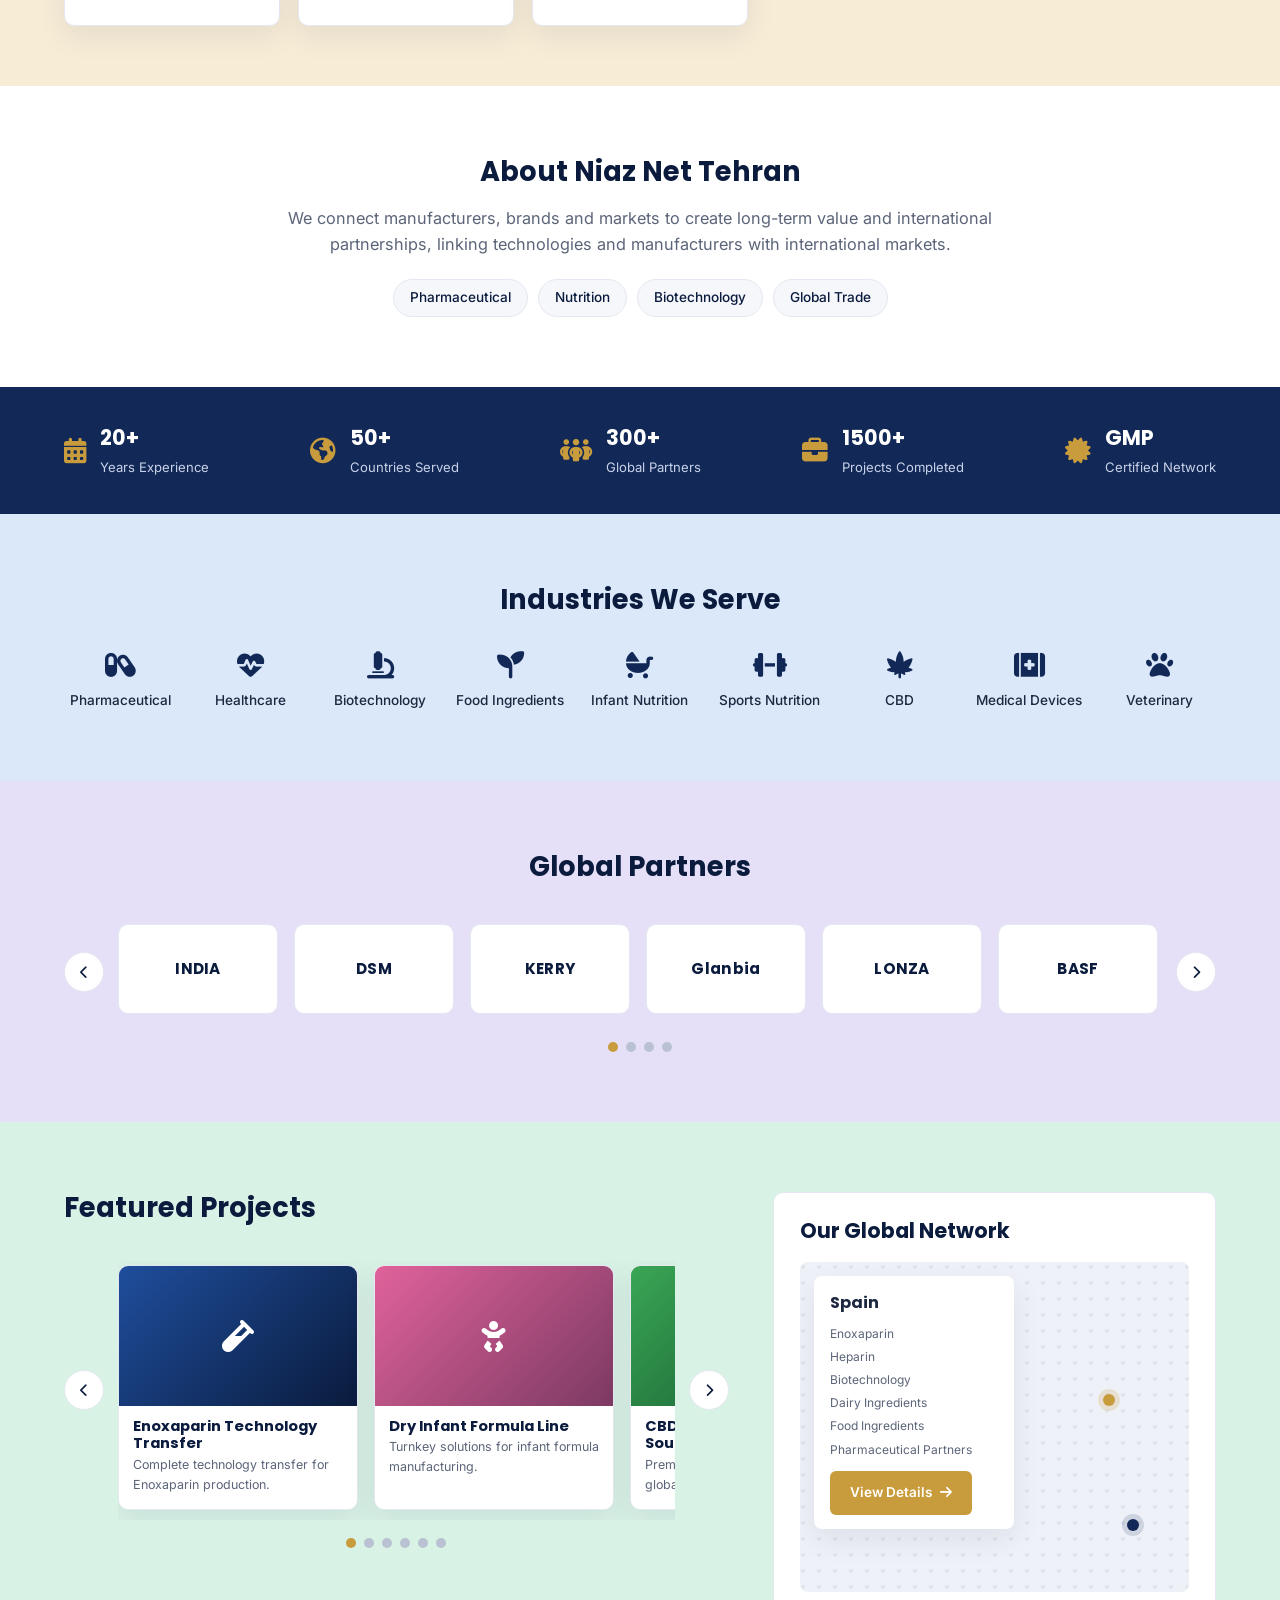
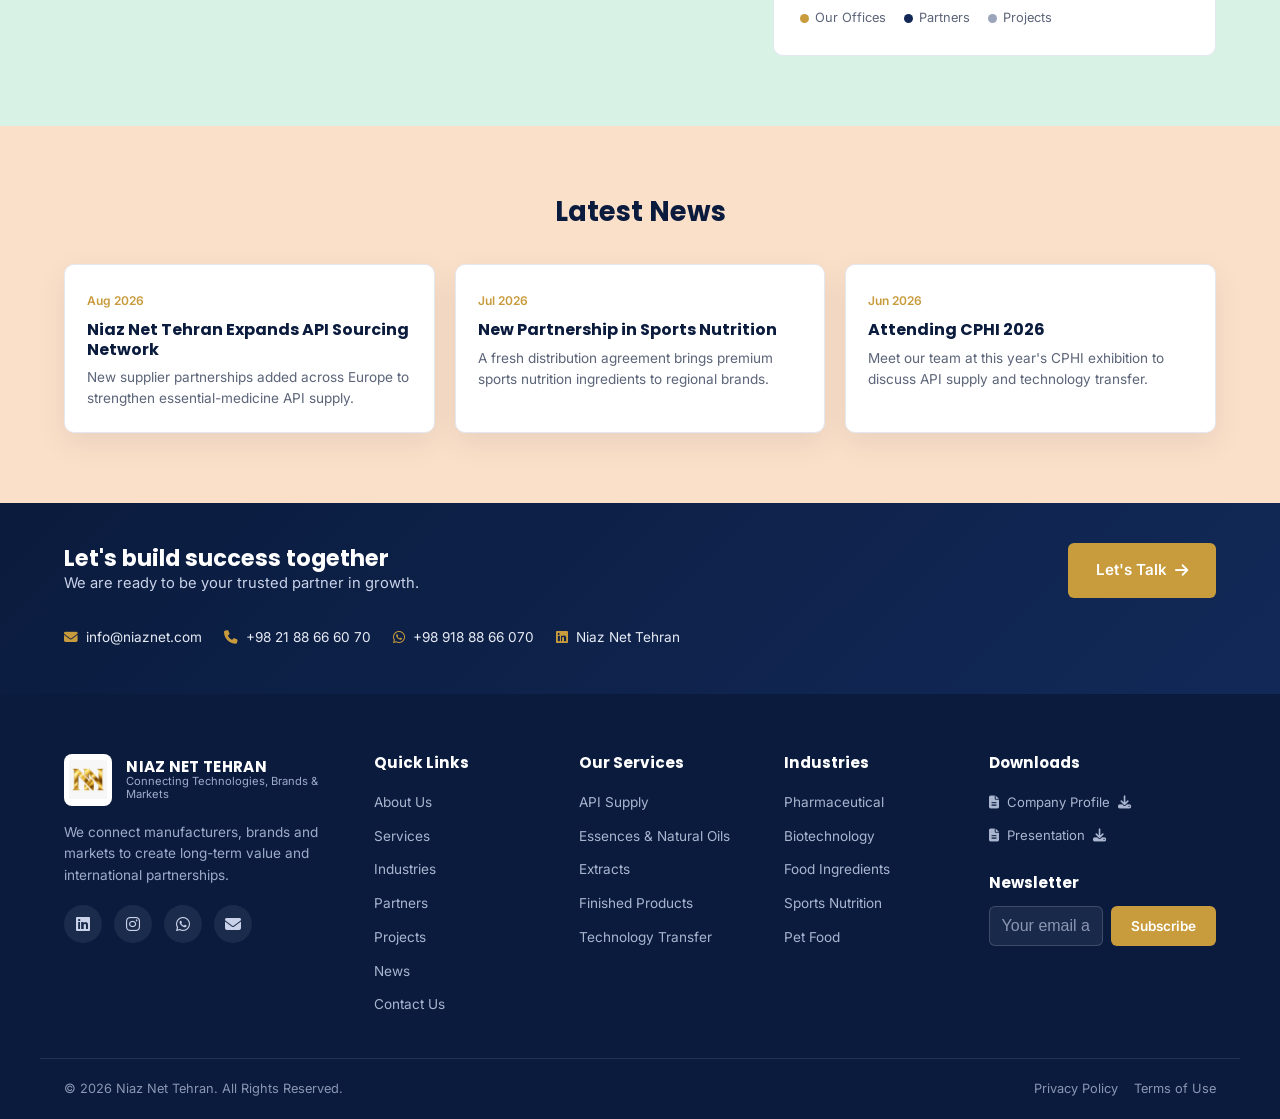
==== commit c6d1eb6f: "Change 'Hello World' to 'Goodbye World'" ====
--- a/index.html
+++ b/index.html
@@ -15,26 +15,35 @@
 </head>
 <body>
 
+<a class="skip-link" href="#main">Skip to main content</a>
+
 <header class="site-header" id="top">
   <div class="container header-inner">
 
     <!-- Brands -->
     <div class="brand-group">
       <a href="#top" class="brand brand-primary" aria-label="Niaz Net Tehran - home">
-        <img src="images/Logo/Niaz_Logo.jpeg" alt="" class="brand-logo" aria-hidden="true">
+        <img src="images/Logo/Niaz_Logo.jpeg" alt="" class="brand-logo" aria-hidden="true" decoding="async">
         <span class="brand-text"><strong>NIAZ NET TEHRAN</strong></span>
       </a>
       <span class="brand-divider" aria-hidden="true"></span>
       <!-- Replace href with the real Zoodico website address when available -->
       <a href="#top" class="brand brand-secondary" aria-label="Zoodico">
-        <img src="images/Logo/Zoodico_Logo.jpeg" alt="" class="brand-logo" aria-hidden="true">
+        <a href="https://zoodicopharma.com/index.html" target="_blank" rel="noopener noreferrer">
+            <img src="images/Logo/Zoodico_Logo.jpeg"
+            alt=""
+            class="brand-logo"
+            aria-hidden="true"
+            decoding="async">
+         </a>
+        <!-- <img src="images/Logo/Zoodico_Logo.jpeg" alt="" class="brand-logo" aria-hidden="true" decoding="async"> -->
         <span class="brand-text"><strong>Zoodico</strong></span>
       </a>
     </div>
 
     <!-- Main navigation -->
     <nav class="main-nav" id="mainNav" aria-label="Main navigation">
-      <a href="#top" class="active" aria-current="true">Home</a>
+      <a href="#top" class="active" aria-current="page">Home</a>
       <div class="nav-dropdown" id="servicesDropdown">
         <button type="button" class="dropdown-trigger" id="servicesTrigger" aria-haspopup="true" aria-expanded="false" aria-controls="servicesPanel">
           Services <i class="fa-solid fa-chevron-down" aria-hidden="true"></i>
@@ -233,7 +242,7 @@
   <div class="container footer-grid">
     <div class="footer-brand">
       <div class="brand">
-        <img src="images/Logo/Niaz_Logo.jpeg" alt="" class="brand-logo" aria-hidden="true">
+        <img src="images/Logo/Niaz_Logo.jpeg" alt="" class="brand-logo" aria-hidden="true" loading="lazy" decoding="async">
         <span class="brand-text">
           <strong>NIAZ NET TEHRAN</strong>
           <small>Connecting Technologies, Brands &amp; Markets</small>
--- a/styles.css
+++ b/styles.css
@@ -2,7 +2,11 @@
   --navy:#0a1b3d;--navy-2:#122958;--gold:#c89b3c;--gold-2:#e0b85c;--ink:#1c2740;
   --grey-txt:#5b6478;--bg-soft:#f5f7fb;--line:#e4e8f0;--radius:10px;
   --shadow:0 10px 30px rgba(10,27,61,.08);
-  --font-h:'Poppins',sans-serif;--font-b:'Inter',sans-serif;--header-h:80px;
+  --font-h:'Poppins',sans-serif;--font-b:'Inter',sans-serif;
+  --header-h:76px;
+  /* LOGO SIZE CONTROLS - change these two values to make logos bigger or smaller */
+  --logo-h:44px;      /* logo height (width follows automatically) */
+  --logo-max:110px;   /* logo never gets wider than this */
   --tint-services:#f7ecd6;--tint-industries:#dbe8fa;--tint-partners:#e6dff8;--tint-projects:#d9f2e6;--tint-news:#fbe0c9;
 }
 *{box-sizing:border-box;margin:0;padding:0}
@@ -32,26 +36,40 @@
 .site-header{position:sticky;top:0;z-index:300;background:#fff;border-bottom:1px solid var(--line);transition:box-shadow .2s ease}
 .site-header.scrolled{box-shadow:0 6px 20px rgba(10,27,61,.1)}
 .site-header .container{max-width:1320px}
-.header-inner{display:flex;align-items:center;justify-content:space-between;height:var(--header-h);gap:20px}
+.header-inner{display:flex;align-items:center;justify-content:space-between;height:var(--header-h);gap:16px}
 
 /* Brands */
 .brand-group{display:flex;align-items:center;gap:14px;min-width:0;flex:0 1 auto}
-.brand{display:flex;align-items:center;gap:12px;min-width:0}
-.brand-mark{width:42px;height:42px;flex:0 0 auto;border-radius:8px;background:linear-gradient(135deg,var(--navy),var(--navy-2));color:var(--gold);font-family:var(--font-h);font-weight:800;display:flex;align-items:center;justify-content:center;font-size:1.2rem}
+.brand{display:flex;align-items:center;gap:10px;min-width:0}
 .brand-text{display:flex;flex-direction:column;line-height:1.15;min-width:0}
-.brand-text strong{font-family:var(--font-h);color:var(--navy);font-size:1rem;letter-spacing:.3px;white-space:nowrap}
+.brand-text strong{font-family:var(--font-h);color:var(--navy);font-size:.95rem;letter-spacing:.3px;white-space:nowrap}
 .brand-text small{color:var(--grey-txt);font-size:.7rem}
 .site-header .brand{transition:opacity .15s ease}
 .site-header .brand:hover{opacity:.82}
-.brand-divider{width:1px;height:30px;background:var(--line);flex:0 0 auto}
-.brand-secondary .brand-mark{background:var(--gold);color:var(--navy)}
-
-/* Brand logo images (replace the N / Z letter marks) */
-.brand-logo{height:42px;width:auto;max-width:140px;flex:0 0 auto;object-fit:contain;border-radius:8px;display:block}
-.footer-brand .brand-logo{background:#fff;padding:4px}
+.brand-divider{width:1px;height:28px;background:var(--line);flex:0 0 auto}
+
+/* Brand logo images - fixed height, width follows the picture, never stretched.
+   The image may shrink on very narrow screens (flex-shrink) but keeps its proportions. */
+.brand-logo{
+  height:var(--logo-h);
+  width:auto;
+  max-width:var(--logo-max);
+  min-width:0;
+  flex:0 1 auto;
+  object-fit:contain;
+  object-position:left center;
+  border-radius:6px;
+  display:block;
+}
+/* Zoodico (secondary brand) is slightly smaller so Niaz Net stays the lead brand, and shows logo only */
+.brand-secondary .brand-logo{height:calc(var(--logo-h) * .86);object-position:center}
+.brand-secondary .brand-text{display:none}
+
+/* Footer logo (dark background, so give the JPEG a white backing) */
+.footer-brand .brand-logo{height:52px;max-width:150px;background:#fff;padding:5px;border-radius:8px;object-position:center}
 
 /* Navigation */
-.main-nav{display:flex;align-items:center;gap:22px;flex:1;justify-content:center;min-width:0}
+.main-nav{display:flex;align-items:center;gap:clamp(12px,1.3vw,22px);flex:1;justify-content:center;min-width:0}
 .main-nav>a{font-weight:500;font-size:.92rem;color:var(--ink);padding:8px 2px;border-bottom:2px solid transparent;transition:color .15s,border-color .15s;white-space:nowrap}
 .main-nav>a:hover,.main-nav>a.active{color:var(--gold);border-color:var(--gold)}
 .main-nav>a.nav-cta{display:none}
@@ -191,6 +209,7 @@
 .site-footer{background:var(--navy);color:#c9d2e8;padding:60px 0 20px}
 .footer-grid{display:grid;grid-template-columns:1.6fr 1fr 1fr 1fr 1.3fr;gap:30px;padding-bottom:36px;border-bottom:1px solid #ffffff1a}
 .footer-grid>div{min-width:0}
+.footer-brand .brand{gap:14px}
 .footer-brand p{font-size:.85rem;margin:16px 0 18px;color:#9fabc9}
 .footer-brand .brand-text strong{color:#fff}
 .footer-brand .brand-text small{color:#9fabc9;white-space:normal}
@@ -238,18 +257,12 @@
   html,.carousel-track{scroll-behavior:auto}
 }
 
-/* LARGE LAPTOP: keep the header on one line (Zoodico shows logo only) */
-@media (max-width:1399px){
-  .brand-secondary .brand-text{display:none}
-  .main-nav{gap:16px}
-  .main-nav>a,.dropdown-trigger{font-size:.9rem}
-}
-
 /* LAPTOP */
 @media (max-width:1240px){.industry-row{grid-template-columns:repeat(5,1fr)}}
 
-/* TABLET + MOBILE NAV (hamburger) */
-@media (max-width:1200px){
+/* TABLET + MOBILE NAV (hamburger) - keep this breakpoint (1319px) in sync with script.js */
+@media (max-width:1319px){
+  :root{--header-h:70px;--logo-h:40px;--logo-max:110px}
   .main-nav{position:fixed;top:var(--header-h);left:0;right:0;background:#fff;flex-direction:column;align-items:stretch;justify-content:flex-start;padding:20px 24px;border-bottom:1px solid var(--line);transform:translateY(-130%);visibility:hidden;transition:transform .25s ease,visibility .25s;gap:6px;max-height:calc(100vh - var(--header-h));max-height:calc(100dvh - var(--header-h));overflow-y:auto;z-index:290;box-shadow:var(--shadow)}
   .main-nav.open{transform:translateY(0);visibility:visible}
   .main-nav>a,.dropdown-trigger{font-size:.95rem}
@@ -262,6 +275,13 @@
   .dropdown-panel a{padding:11px 10px}
 }
 
+/* TABLET: header button moves into the menu so the logos have room */
+@media (max-width:820px){
+  .header-cta{display:none}
+  .main-nav>a.nav-cta{display:flex;margin-top:8px;padding:13px 26px;color:#fff;border-bottom:2px solid transparent}
+  .main-nav>a.nav-cta:hover{color:#fff;border-color:transparent;background:var(--gold-2)}
+}
+
 /* SMALLER SCREENS */
 @media (max-width:960px){
   .hero-inner{grid-template-columns:1fr}
@@ -281,11 +301,12 @@
 
 /* MOBILE */
 @media (max-width:760px){
-  :root{--header-h:68px}
+  :root{--header-h:64px;--logo-h:36px;--logo-max:92px}
   .container{padding:0 18px}
-  .brand-mark{width:38px;height:38px;font-size:1.1rem}
-  .brand-logo{height:38px;max-width:110px}
   .brand-group{gap:10px}
+  .brand{gap:8px}
+  .brand-text strong{font-size:.88rem}
+  .brand-divider{height:24px}
   .hero{padding:50px 0 70px}
   .hero-tags{margin-bottom:24px}
   .grid{transform:none;margin-bottom:0}
@@ -298,6 +319,7 @@
   .cta-inner>.btn{width:100%}
   .brand-text small{display:none}
   .footer-brand .brand-text small{display:block}
+  .footer-brand .brand-logo{height:46px}
   .service-page-head{flex-direction:column}
   .product-list{grid-template-columns:1fr}
   .globe-svg{width:220px}
@@ -311,12 +333,8 @@
 
 /* SMALL MOBILE */
 @media (max-width:520px){
-  .header-cta{display:none}
-  .main-nav>a.nav-cta{display:flex;margin-top:8px;color:#fff;border-bottom:2px solid transparent}
-  .main-nav>a.nav-cta:hover{color:#fff;border-color:transparent;background:var(--gold-2)}
   .header-actions{gap:6px}
   .header-inner{gap:8px}
-  .brand-text strong{font-size:.9rem}
   .lang-switch{padding:8px 10px}
   .hero-btns .btn{flex:1 1 100%}
   .partner-logo{flex-basis:130px;height:76px;font-size:.85rem}
@@ -328,18 +346,19 @@
   .to-top{right:16px}
 }
 
-/* VERY SMALL MOBILE: brand name wraps to two lines so everything fits */
-@media (max-width:420px){
-  .brand-mark{width:34px;height:34px;font-size:1rem}
-  .brand-logo{height:34px;max-width:80px}
-  .brand{gap:8px}
-  .brand-group{gap:8px}
-  .site-header .brand-text strong{font-size:.74rem;white-space:normal;max-width:72px;letter-spacing:.2px}
+/* PHONES: brand name wraps onto two lines so both logos fit next to the buttons */
+@media (max-width:480px){
+  :root{--header-h:62px;--logo-h:34px;--logo-max:76px}
+  .site-header .brand-text strong{font-size:.72rem;white-space:normal;max-width:76px;letter-spacing:.2px}
+  .brand-divider{height:22px}
   .lang-switch .fa-globe,.lang-switch .fa-chevron-down{display:none}
   .lang-switch{padding:8px 12px}
   .menu-toggle{width:40px}
 }
-@media (max-width:360px){
+
+/* VERY SMALL PHONES: logos only (the link keeps its accessible name) */
+@media (max-width:350px){
+  .site-header .brand-primary .brand-text{display:none}
   .stats-inner{grid-template-columns:1fr}
-  .brand-divider{height:24px}
-}
+  .brand-divider{height:20px}
+}
